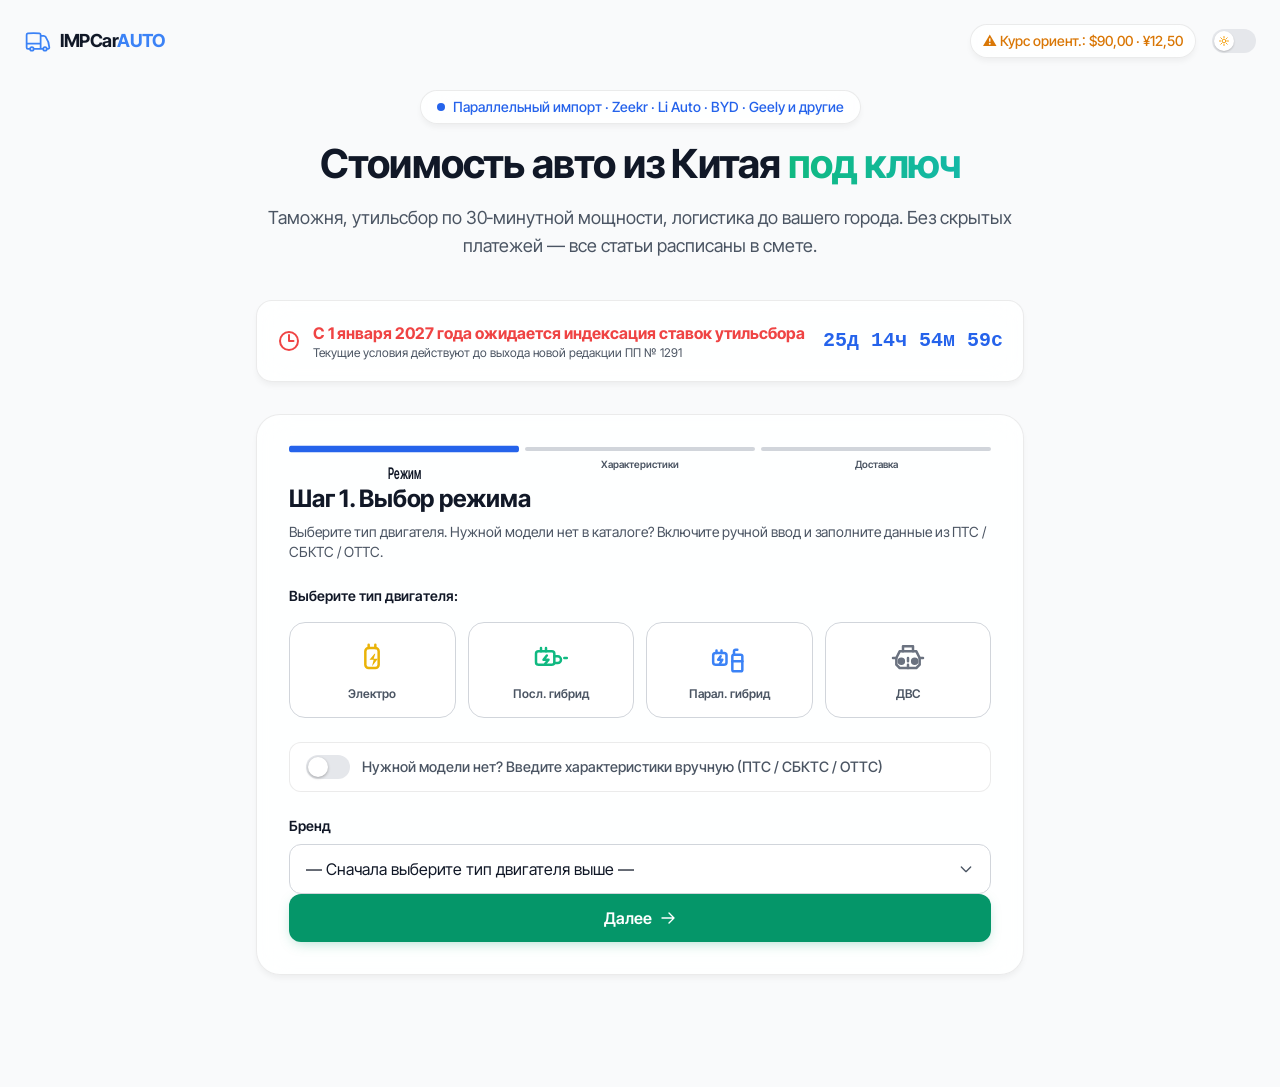
==== index.html @ 2522ed4c "Update index.html" ====
<!DOCTYPE html>
<html lang="ru" class="dark">
<head>
<meta charset="UTF-8">
<meta name="viewport" content="width=device-width, initial-scale=1.0, viewport-fit=cover">
<title>Авто из Китая под ключ | Прозрачный расчёт 2026–2027</title>
<meta name="description" content="Калькулятор стоимости авто из Китая под ключ: таможня, утильсбор по 30-минутной мощности, логистика.">

<link rel="preconnect" href="https://fonts.googleapis.com">
<link rel="preconnect" href="https://fonts.gstatic.com" crossorigin>
<link href="https://fonts.googleapis.com/css2?family=Inter+Tight:wght@400;500;600;700&display=swap" rel="stylesheet">
<link rel="icon" href="data:image/svg+xml,<svg xmlns='http://www.w3.org/2000/svg' viewBox='0 0 100 100'><text y='.9em' font-size='90'>🚗</text></svg>">

<link rel="stylesheet" href="styles.css">
<style>
:root {
  --text-main:#111827; --text-muted:#4b5563; --bg-body:#f9fafb;
  --glass-bg:rgba(255,255,255,.85); --glass-border:rgba(0,0,0,.08);
  --field-bg:#ffffff; --field-border:#d1d5db;
  --toggle-bg:#e5e7eb; --toggle-active:#2563eb; --focus-ring:rgba(37,99,235,.3);
  --success:#059669;
  --cta:#059669; --cta-hover:#047857;
}
.dark {
  --text-main:#f3f4f6; --text-muted:#9ca3af; --bg-body:#070b14;
  --glass-bg:rgba(15,23,42,.82);
  --glass-border:rgba(255,255,255,.1);
  --field-bg:rgba(255,255,255,.05); --field-border:rgba(255,255,255,.15);
  --toggle-bg:#374151; --toggle-active:#00F0FF; --focus-ring:rgba(0,240,255,.3);
  --success:#8fbf7f;
  --cta:#10b981; --cta-hover:#059669;
}
html,body{
  font-family:'Inter Tight',system-ui,sans-serif; -webkit-font-smoothing:antialiased;
  color:var(--text-main); background-color:var(--bg-body);
  transition:background-color .3s ease,color .3s ease;
  min-height:100vh; min-height:100dvh; overflow-x:hidden;
}
h1{font-size:clamp(1.75rem,4vw + 1rem,2.5rem);line-height:1.2;letter-spacing:-.02em}
h2{font-size:clamp(1.25rem,2vw + 1rem,1.5rem);line-height:1.3;letter-spacing:-.01em}

b, .num, #countdown, #specPeak, #specK30, #specCc, #specPrice, #specTotalKw,
#customPrice, #mPrice, #mCc, #mHpIce, #mKwEl, .engine-btn .text-xs {
  font-variant-numeric: tabular-nums;
  font-feature-settings: "tnum";
}

.hero-bg{position:fixed;inset:0;z-index:-2;background-image:url('hero-bg.jpg');background-size:cover;background-position:center;filter:blur(8px) brightness(.9);transform:scale(1.1)}
.dark .hero-bg{filter:blur(8px) brightness(.3)}
.hero-overlay{position:fixed;inset:0;z-index:-1;background:linear-gradient(180deg,rgba(249,250,251,.7) 0%,rgba(249,250,251,.95) 100%)}
.dark .hero-overlay{background:linear-gradient(180deg,rgba(7,11,20,.6) 0%,rgba(7,11,20,.95) 100%)}

.glass{background:var(--glass-bg);backdrop-filter:blur(16px) saturate(180%);-webkit-backdrop-filter:blur(16px) saturate(180%);border:1px solid var(--glass-border);box-shadow:0 4px 6px -1px rgba(0,0,0,.05)}
.dark .glass{box-shadow:0 10px 30px -10px rgba(0,0,0,.5),inset 0 1px 0 rgba(255,255,255,.05)}

.field{background:var(--field-bg);border:1px solid var(--field-border);border-radius:12px;padding:12px 16px;min-height:48px;transition:all .2s ease;color:var(--text-main);width:100%;font-size:16px;appearance:none}
.dark select.field{color:#fff !important;background-color:#1e293b;border-color:rgba(255,255,255,.2)}
.dark select.field option{color:#fff;background-color:#1e293b}
.field:focus,.field:focus-visible{outline:none;border-color:var(--toggle-active);box-shadow:0 0 0 4px var(--focus-ring)}
.field.error-field{border-color:#ef4444 !important;box-shadow:0 0 0 4px rgba(239,68,68,.2) !important;animation:shake .4s cubic-bezier(.36,.07,.19,.97) both}
select.field{background-image:url("data:image/svg+xml,%3Csvg xmlns='http://www.w3.org/2000/svg' fill='none' viewBox='0 0 24 24' stroke='%236b7280'%3E%3Cpath stroke-linecap='round' stroke-linejoin='round' stroke-width='2' d='M19 9l-7 7-7-7'%3E%3C/path%3E%3C/svg%3E");background-repeat:no-repeat;background-position:right 12px center;background-size:16px;padding-right:40px}
.dark select.field{background-image:url("data:image/svg+xml,%3Csvg xmlns='http://www.w3.org/2000/svg' fill='none' viewBox='0 0 24 24' stroke='%23ffffff'%3E%3Cpath stroke-linecap='round' stroke-linejoin='round' stroke-width='2' d='M19 9l-7 7-7-7'%3E%3C/path%3E%3C/svg%3E")}

.wcag-switch{display:flex;align-items:center;gap:12px;cursor:pointer;padding:12px 16px;border-radius:12px;border:1px solid var(--glass-border);background:var(--field-bg);transition:all .2s;user-select:none;min-height:48px;touch-action:manipulation}
.wcag-switch:hover{border-color:var(--toggle-active)}
.wcag-switch:focus-visible{outline:none;box-shadow:0 0 0 4px var(--focus-ring)}
.wcag-switch[aria-pressed="true"]{border-color:var(--toggle-active);background:rgba(37,99,235,.05)}
.dark .wcag-switch[aria-pressed="true"]{background:rgba(0,240,255,.08)}
.switch-track{width:44px;height:24px;background:var(--toggle-bg);border-radius:99px;position:relative;transition:.3s;flex-shrink:0}
.switch-thumb{width:20px;height:20px;background:#fff;border-radius:50%;position:absolute;top:2px;left:2px;transition:.3s cubic-bezier(.4,0,.2,1);box-shadow:0 1px 3px rgba(0,0,0,.3)}
.wcag-switch[aria-pressed="true"] .switch-track{background:var(--toggle-active)}
.wcag-switch[aria-pressed="true"] .switch-thumb{left:22px}
.switch-text{font-weight:500;font-size:.9rem;color:var(--text-muted);transition:.2s}
.wcag-switch[aria-pressed="true"] .switch-text{color:var(--text-main);font-weight:600}

.engine-btn{background:var(--field-bg);border:1px solid var(--field-border);transition:all .3s cubic-bezier(.4,0,.2,1);color:var(--text-muted);min-height:96px;border-radius:16px;display:flex;flex-direction:column;align-items:center;justify-content:center;gap:8px;cursor:pointer;position:relative;overflow:hidden;touch-action:manipulation}
.engine-btn:hover{border-color:var(--toggle-active);transform:translateY(-2px);box-shadow:0 4px 12px rgba(0,0,0,.05)}
.engine-btn:focus-visible{outline:none;box-shadow:0 0 0 4px var(--focus-ring)}
.engine-btn.selected{border-color:var(--toggle-active);background:rgba(37,99,235,.05);color:var(--text-main);box-shadow:inset 0 2px 4px rgba(0,0,0,.05),0 0 0 1px var(--toggle-active);transform:translateY(1px)}
.dark .engine-btn.selected{background:rgba(0,240,255,.08);color:#fff;box-shadow:inset 0 2px 8px rgba(0,0,0,.2),0 0 20px rgba(0,240,255,.15)}
.engine-btn svg{width:40px;height:40px;transition:transform .3s}

@keyframes hintPress{0%,100%{transform:translateY(0);border-color:var(--field-border);box-shadow:none}50%{transform:translateY(2px);border-color:var(--toggle-active);box-shadow:0 0 15px rgba(0,240,255,.2);background:rgba(0,240,255,.05)}}
.hint-animate{animation:hintPress 2s infinite ease-in-out}
.hint-animate:nth-child(1){animation-delay:0s}.hint-animate:nth-child(2){animation-delay:.5s}
.hint-animate:nth-child(3){animation-delay:1s}.hint-animate:nth-child(4){animation-delay:1.5s}

@keyframes electricPulse{0%{stroke-dashoffset:24;opacity:.5}50%{opacity:1;filter:drop-shadow(0 0 4px #eab308)}100%{stroke-dashoffset:0;opacity:.5}}
.ev-bolt{stroke-dasharray:24;animation:electricPulse 1.5s linear infinite}

.unit-toggle{display:inline-flex;gap:2px;background:var(--field-bg);border:1px solid var(--field-border);border-radius:8px;padding:2px}
.unit-btn{padding:8px 12px;min-height:40px;font-size:.72rem;cursor:pointer;border-radius:6px;color:var(--text-muted);transition:all .2s;font-weight:600;border:none;background:transparent;touch-action:manipulation;display:inline-flex;align-items:center;justify-content:center}
#specIcon svg{width:100%;height:100%}
.unit-btn.active{background:var(--toggle-active);color:#fff;box-shadow:0 1px 2px rgba(0,0,0,.1)}
.dark .unit-btn.active{color:#070b14}

.btn-primary{background:var(--cta);color:#fff;font-weight:600;border-radius:12px;transition:all .2s ease;border:none;cursor:pointer;box-shadow:0 4px 14px -4px rgba(5,150,105,.35);min-height:48px;display:inline-flex;align-items:center;justify-content:center;gap:8px;touch-action:manipulation}
.btn-primary:hover{background:var(--cta-hover);transform:translateY(-2px);box-shadow:0 8px 20px -4px rgba(5,150,105,.45);filter:brightness(1.03)}
.btn-primary:active{transform:translateY(0)}
.btn-primary:focus-visible{outline:none;box-shadow:0 0 0 4px rgba(16,1,129,.4)}
.btn-secondary{background:transparent;border:1px solid var(--field-border);color:var(--text-main);border-radius:12px;transition:all .2s ease;cursor:pointer;min-height:48px;display:inline-flex;align-items:center;justify-content:center;gap:8px;font-weight:500;touch-action:manipulation}
.btn-secondary:hover{background:var(--field-bg);border-color:var(--text-muted)}
.btn-secondary:focus-visible{outline:none;box-shadow:0 0 0 4px var(--focus-ring)}

.theme-toggle{width:44px;height:24px;background:var(--toggle-bg);border-radius:99px;position:relative;cursor:pointer;transition:.3s;border:none;padding:0;touch-action:manipulation}
.theme-toggle::before{content:'';position:absolute;inset:-10px -6px;}
.theme-toggle:focus-visible{outline:none;box-shadow:0 0 0 4px var(--focus-ring)}
.theme-thumb{width:20px;height:20px;background:#fff;border-radius:50%;position:absolute;top:2px;left:2px;transition:.3s cubic-bezier(.4,0,.2,1);display:flex;align-items:center;justify-content:center;box-shadow:0 1px 2px rgba(0,0,0,.2)}
.theme-thumb svg{width:12px;height:12px;color:#f59e0b}
.dark .theme-thumb{left:22px;background:#1f2937}
.dark .theme-thumb svg{color:#e5e7eb}

html.js-ready .reveal{opacity:0;transform:translateY(20px);transition:all .6s cubic-bezier(.16,1,.3,1)}
html.js-ready .reveal.active{opacity:1;transform:translateY(0)}
.delay-100{transition-delay:.1s}.delay-200{transition-delay:.2s}

@keyframes slideDownFade{from{opacity:0;transform:translateY(-12px)}to{opacity:1;transform:none}}
.animate-slide-down{animation:slideDownFade .4s cubic-bezier(.16,1,.3,1)}

.estimate-warn{background:rgba(245,158,11,.12);border:1px solid rgba(245,158,11,.35);color:#92400e;border-radius:12px;padding:12px;font-size:.75rem;line-height:1.5;margin-top:12px}
.dark .estimate-warn{color:#fcd34d}
.hidden{display:none!important}
@media (min-width:640px){#rateBox{display:block!important}}
  #ratePill{display:inline-flex;align-items:center;gap:4px;border-radius:9999px;padding:4px 10px;font-size:11px;font-weight:600;background:var(--field-bg);border:1px solid var(--glass-border);color:var(--text-muted);white-space:nowrap;font-variant-numeric:tabular-nums;font-feature-settings:"tnum";max-width:140px;min-width:0;overflow:hidden;text-overflow:ellipsis}
@media (min-width:640px){#ratePill{display:none}}
@media (max-width:360px){#ratePill{font-size:10px;padding:3px 8px;max-width:104px}}
.legal-note{background:var(--field-bg);border:1px solid var(--glass-border);border-radius:12px;padding:14px;font-size:.72rem;line-height:1.55;color:var(--text-muted)}
.legal-note b{color:var(--text-main)}

.trust-chip{display:inline-flex;align-items:center;gap:6px;font-size:11px;font-weight:500;padding:6px 10px;border-radius:999px;background:var(--field-bg);border:1px solid var(--glass-border);color:var(--text-muted)}

.sticky-summary{position:sticky;top:24px}
#stepDots{gap:0}
.seg{position:relative;flex:1 1 0%;height:4px;border-radius:9999px;background:var(--field-border);transition:background .3s ease,transform .3s ease}
.seg+.seg{margin-left:6px}
.seg::after{content:attr(data-label);position:absolute;top:10px;left:50%;transform:translateX(-50%);font-size:10px;font-weight:600;white-space:nowrap;color:var(--text-muted);transition:color .3s ease}
.seg-done{background:var(--toggle-active)}
.seg-active{background:var(--toggle-active);transform:scaleY(1.6)}
.seg-active::after{color:var(--text-main)}
@media (max-width:360px){.seg::after{font-size:9px}}
@keyframes shake{10%,90%{transform:translate3d(-1px,0,0)}20%,80%{transform:translate3d(2px,0,0)}30%,50%,70%{transform:translate3d(-4px,0,0)}40%,60%{transform:translate3d(4px,0,0)}}

@media (hover:none) and (pointer:coarse){
  .reveal{opacity:1 !important;transform:none !important;transition:none !important}
  .engine-btn:hover,.btn-primary:hover,.btn-secondary:hover{transform:none !important}
}
@media (prefers-reduced-motion:reduce){
  *,*::before,*::after{animation-duration:.01ms !important;animation-iteration-count:1 !important;transition-duration:.01ms !important;scroll-behavior:auto !important}
  .reveal{opacity:1;transform:none}.hint-animate,.ev-bolt{animation:none}
}
@supports (padding:max(0px)){.safe-bottom{padding-bottom:max(1rem,env(safe-area-inset-bottom))}}
::-webkit-scrollbar{width:8px;height:8px}::-webkit-scrollbar-track{background:transparent}
::-webkit-scrollbar-thumb{background:var(--field-border);border-radius:4px}
::-webkit-scrollbar-thumb:hover{background:var(--text-muted)}

#resultBox b, #resultBox .text-2xl, #resultBox .text-3xl{ white-space:nowrap; }
#resultBox .text-sm{ font-size:.8125rem; line-height:1.35; }
#resultBox .text-xs{ font-size:.6875rem; }
#finalTotal{font-variant-numeric:tabular-nums;font-feature-settings:"tnum";}
#resultBox .text-lg{ font-size:.9375rem; letter-spacing:-.01em; }
@media (max-width:360px){
  .unit-toggle{ flex-wrap:wrap; }
  #resultBox .flex.justify-between{ flex-wrap:wrap; row-gap:2px; }
  #resultBox b{ white-space:normal; word-break:keep-all; }
}
#stickyCta{position:fixed;left:0;right:0;bottom:0;z-index:60;padding:8px 12px calc(8px + env(safe-area-inset-bottom));background:var(--glass-bg);backdrop-filter:blur(16px) saturate(180%);-webkit-backdrop-filter:blur(16px) saturate(180%);border-top:1px solid var(--glass-border);box-shadow:0 -8px 24px -8px rgba(0,0,0,.35)}
#stickyCta .stickyCta-inner{display:flex;align-items:center;justify-content:space-between;gap:12px;max-width:48rem;margin:0 auto}
#stickyCta .stickyCta-val{display:flex;flex-direction:column;line-height:1.15;min-width:0}
#stickyCta .stickyCta-cap{font-size:10px;font-weight:600;color:var(--text-muted);text-transform:uppercase;letter-spacing:.04em}
#stickyCta #stickyCtaVal{font-size:1.05rem;font-weight:800;color:var(--text-main);font-variant-numeric:tabular-nums;white-space:nowrap;overflow:hidden;text-overflow:ellipsis}
#stickyCta .stickyCta-btn{flex:0 0 auto;min-height:44px;padding:0 16px;font-size:.9rem}
@media (min-width:640px){#stickyCta{display:none}}
.lb-wrap{position:relative}
.lb-native{position:absolute;width:1px;height:1px;padding:0;margin:-1px;overflow:hidden;clip:rect(0 0 0 0);white-space:nowrap;border:0;opacity:0;pointer-events:none}
.lb-trigger{display:flex;align-items:center;justify-content:space-between;gap:8px;width:100%;min-height:48px;padding:12px 16px;border-radius:12px;background:var(--field-bg);border:1px solid var(--field-border);color:var(--text-main);font-size:16px;cursor:pointer;text-align:left;transition:border-color .2s ease,box-shadow .2s ease;touch-action:manipulation}
.lb-trigger:hover{border-color:var(--toggle-active)}
.lb-trigger:focus-visible{outline:none;border-color:var(--toggle-active);box-shadow:0 0 0 4px var(--focus-ring)}
.lb-trigger[aria-expanded="true"]{border-color:var(--toggle-active);box-shadow:0 0 0 4px var(--focus-ring)}
.lb-label{flex:1 1 auto;min-width:0;overflow:hidden;text-overflow:ellipsis;white-space:nowrap}
.lb-caret{flex:0 0 auto;width:16px;height:16px;color:var(--text-muted);transition:transform .2s ease}
.lb-trigger[aria-expanded="true"] .lb-caret{transform:rotate(180deg)}
.lb-panel{position:absolute;left:0;right:0;top:calc(100% + 6px);z-index:40;max-height:240px;overflow-y:auto;background:var(--glass-bg);backdrop-filter:blur(16px) saturate(180%);-webkit-backdrop-filter:blur(16px) saturate(180%);border:1px solid var(--glass-border);border-radius:12px;box-shadow:0 10px 30px -10px rgba(0,0,0,.5);padding:6px}
.lb-panel[hidden]{display:none}
.lb-option{display:flex;align-items:center;gap:8px;padding:10px 12px;border-radius:8px;color:var(--text-main);font-size:15px;cursor:pointer;touch-action:manipulation}
.lb-option:hover,.lb-option.lb-active{background:rgba(127,127,127,.14)}
.lb-option[aria-selected="true"]{font-weight:600;color:var(--toggle-active)}
.lb-check{flex:0 0 auto;width:16px;height:16px;color:var(--toggle-active);opacity:0}
.lb-option[aria-selected="true"] .lb-check{opacity:1}
#ageBlock .lb-wrap{display:none}
.age-segments{display:grid;grid-template-columns:repeat(3,1fr);gap:8px}
.age-btn{min-height:48px;padding:8px 6px;font-size:.8rem;font-weight:600;line-height:1.2;text-align:center;white-space:normal;cursor:pointer;border:1px solid var(--field-border);border-radius:12px;background:var(--field-bg);color:var(--text-main);transition:all .2s ease;font-variant-numeric:tabular-nums;font-feature-settings:"tnum";touch-action:manipulation}
.age-btn:hover{border-color:var(--toggle-active)}
.age-btn:focus-visible{outline:none;box-shadow:0 0 0 4px var(--focus-ring)}
.age-btn.is-selected{border-color:var(--toggle-active);background:rgba(37,99,235,.05);color:var(--text-main);box-shadow:0 0 0 1px var(--toggle-active)}
.dark .age-btn.is-selected{background:rgba(0,240,255,.08);color:#fff;box-shadow:0 0 0 1px var(--toggle-active),0 0 16px rgba(0,240,255,.15)}
.age-btn[disabled]{opacity:.4;cursor:not-allowed;filter:grayscale(.5)}
.age-badge{display:flex;align-items:flex-start;gap:6px;background:rgba(5,150,105,.1);border:1px solid rgba(5,150,105,.3);color:var(--success);padding:8px 12px;border-radius:10px;font-size:.75rem;line-height:1.4;font-weight:500;margin-top:8px;animation:slideDownFade .3s ease-out}
.dark .age-badge{background:rgba(143,191,127,.12);border-color:rgba(143,191,127,.3)}
@media (max-width:360px){.age-segments{gap:6px}.age-btn{font-size:.72rem;padding:6px 4px}}
@media (prefers-reduced-motion:reduce){.age-badge{animation:none}}
</style>

<script>
(function(){try{
  var t=localStorage.getItem('theme');
  var light = t==='light' || (!t && matchMedia('(prefers-color-scheme: light)').matches);
  if(light) document.documentElement.classList.remove('dark');
}catch(e){}})();
</script>
</head>

<body class="antialiased safe-bottom">
<div class="hero-bg"></div>
<div class="hero-overlay"></div>

<header class="max-w-screen-xl mx-auto px-4 sm:px-6 pt-6 flex items-center justify-between gap-4 reveal active">
  <div class="flex items-center gap-2">
    <svg class="w-7 h-7 text-brand" fill="none" viewBox="0 0 24 24" stroke="currentColor" stroke-width="1.5"><path stroke-linecap="round" stroke-linejoin="round" d="M8.25 18.75a1.5 1.5 0 01-3 0m3 0a1.5 1.5 0 00-3 0m3 0h6m-9 0H3.375a1.125 1.125 0 01-1.125-1.125V14.25m17.25 4.5a1.5 1.5 0 01-3 0m3 0a1.5 1.5 0 00-3 0m3 0h1.125c.621 0 1.129-.504 1.09-1.124a17.902 17.902 0 00-3.213-9.193 2.056 2.056 0 00-1.58-.86H14.25M16.5 18.75h-2.25m0-11.177v-.958c0-.568-.422-1.048-.987-1.106a48.554 48.554 0 00-10.026 0 1.106 1.106 0 00-.987 1.106v7.635m12-6.677v6.677m0 4.5v-4.5m0 0h-12"/></svg>
    <span class="font-bold tracking-tight text-lg" style="color:var(--text-main)">IMPCar<span class="text-brand">AUTO</span></span>
  </div>
  <div class="flex items-center gap-3 sm:gap-4">
      <div id="ratePill" style="color:var(--text-muted)">¥…</div>
    <div id="rateBox" class="glass rounded-full px-3 py-1.5 text-xs sm:text-sm font-medium hidden sm:block" style="color:var(--text-muted)">Курс: загружаем…</div>
    <button class="theme-toggle" onclick="toggleTheme()" aria-label="Переключить тему"><div class="theme-thumb" id="themeIcon"></div></button>
  </div>
</header>

<main class="max-w-screen-xl mx-auto px-4 sm:px-6 pb-24 pt-8">

  <section class="text-center mb-10 reveal active delay-100 max-w-3xl mx-auto">
    <div class="inline-flex items-center gap-2 glass rounded-full px-4 py-1.5 text-xs sm:text-sm mb-4 font-medium" style="color:var(--toggle-active)">
      <span class="w-2 h-2 rounded-full bg-current animate-pulse"></span> Параллельный импорт · Zeekr · Li Auto · BYD · Geely и другие
    </div>
    <h1 class="font-bold mb-4" style="color:var(--text-main)">Стоимость авто из Китая <span class="text-transparent bg-clip-text bg-gradient-to-r from-emerald-500 to-teal-500">под ключ</span></h1>
    <p class="text-base sm:text-lg" style="color:var(--text-muted)">Таможня, утильсбор по 30‑минутной мощности, логистика до вашего города. Без скрытых платежей — все статьи расписаны в смете.</p>
  </section>

  <section class="max-w-3xl mx-auto mb-8 reveal active delay-200">
    <div class="glass rounded-2xl p-4 sm:p-5 flex flex-col sm:flex-row items-center justify-between gap-4 text-center sm:text-left">
      <div class="flex items-center gap-3">
        <svg class="w-6 h-6 text-red-500 shrink-0" fill="none" viewBox="0 0 24 24" stroke="currentColor" stroke-width="2"><path stroke-linecap="round" stroke-linejoin="round" d="M12 6v6h4.5m4.5 0a9 9 0 11-18 0 9 9 0 0118 0z"/></svg>
        <div>
          <div class="font-bold text-sm sm:text-base text-red-500">С 1 января 2027 года ожидается индексация ставок утильсбора</div>
          <div class="text-xs" style="color:var(--text-muted)">Текущие условия действуют до выхода новой редакции ПП № 1291</div>
        </div>
      </div>
         <div id="countdown" class="font-mono font-bold text-lg sm:text-xl whitespace-nowrap" style="color:var(--toggle-active)">
        <span id="days">00</span>д <span id="hours">00</span>ч <span id="minutes">00</span>м <span id="seconds">00</span>с
      </div>
    </div>
  </section>

  <div class="max-w-3xl mx-auto glass rounded-3xl p-5 sm:p-8 reveal active delay-200" id="calcCard">

    <div class="flex items-center justify-center gap-2 mb-8" id="stepDots">
      <span class="seg seg-active" data-i="1" data-label="Режим"></span>
      <span class="seg" data-i="2" data-label="Характеристики"></span>
      <span class="seg" data-i="3" data-label="Доставка"></span>
    </div>

    <!-- ШАГ 1 -->
    <div class="wizard-step" data-step="1">
      <h2 class="font-bold mb-2">Шаг 1. Выбор режима</h2>
      <p class="text-sm mb-6" style="color:var(--text-muted)">Выберите тип двигателя. Нужной модели нет в каталоге? Включите ручной ввод и заполните данные из ПТС / СБКТС / ОТТС.</p>

      <p class="text-sm font-semibold mb-4" style="color:var(--text-main)">Выберите тип двигателя:</p>
      <div class="grid grid-cols-2 sm:grid-cols-4 gap-3 mb-6" id="engineTypeGrid">
        <button type="button" class="engine-btn hint-animate" data-type="EV" aria-label="Электромобиль">
          <svg class="text-yellow-500" viewBox="0 0 24 24" fill="none" stroke="currentColor" stroke-width="1.5" stroke-linecap="round" stroke-linejoin="round">
            <rect x="8" y="6" width="8" height="12" rx="2"/><path d="M10 6V4m4 2V4"/>
            <path class="ev-bolt" d="M13.5 9.5L10.5 13h2.5l-1 4 3.5-4.5H13l1-3z" fill="currentColor" stroke="none"/>
          </svg>
          <span class="text-xs font-semibold">Электро</span>
        </button>
        <button type="button" class="engine-btn hint-animate" data-type="SEQ_HYBRID" aria-label="Последовательный гибрид">
          <svg class="text-emerald-500" viewBox="0 0 24 24" fill="none" stroke="currentColor" stroke-width="1.5" stroke-linecap="round" stroke-linejoin="round">
            <rect x="3" y="8" width="11" height="8" rx="1.5"/><path d="M6 8V6m3 2V6"/><path d="M9.5 10.5l-2 2.5h3l-2 2.5"/><path d="M14 11h2a2 2 0 012 2v0a2 2 0 01-2 2h-2"/><path d="M20 12h1.5"/>
          </svg>
          <span class="text-xs font-semibold">Посл. гибрид</span>
        </button>
        <button type="button" class="engine-btn hint-animate" data-type="PAR_HYBRID" aria-label="Параллельный гибрид">
          <svg class="text-brand" viewBox="0 0 24 24" fill="none" stroke="currentColor" stroke-width="1.5" stroke-linecap="round" stroke-linejoin="round">
            <rect x="2.5" y="9" width="8" height="7" rx="1.5"/><path d="M4.5 9V7.5m3 1.5V7.5"/><path d="M7 11l-1.5 2h2.5L6.5 15.5"/><path d="M15 10h4a1 1 0 011 1v8a1 1 0 01-1 1h-4a1 1 0 01-1-1v-8a1 1 0 011-1z"/><path d="M15 10V8a1 1 0 011-1h1"/><path d="M14 14h6"/>
          </svg>
          <span class="text-xs font-semibold">Парал. гибрид</span>
        </button>
        <button type="button" class="engine-btn hint-animate" data-type="ICE" aria-label="ДВС">
          <svg class="text-gray-500 dark:text-gray-400" viewBox="0 0 24 24" fill="none" stroke="currentColor" stroke-width="1.5" stroke-linecap="round" stroke-linejoin="round">
            <path d="M7 8l-2 4v4l2 2h10l2-2v-4l-2-4H7z"/><path d="M9 8V5h6v3"/><path d="M12 12v6" stroke-dasharray="2 2"/><circle cx="8" cy="14" r="1.5" fill="currentColor"/><circle cx="16" cy="14" r="1.5" fill="currentColor"/><path d="M5 12H3m18 0h-2"/>
          </svg>
          <span class="text-xs font-semibold">ДВС</span>
        </button>
      </div>

      <div id="manualSwitchStep1" class="wcag-switch mb-6" role="switch" aria-pressed="false" tabindex="0"
           onclick="toggleManualModeFromStep1()"
           onkeydown="if(event.key==='Enter'||event.key===' '){event.preventDefault();toggleManualModeFromStep1();}">
        <div class="switch-track"><div class="switch-thumb"></div></div>
        <div class="switch-text" id="switchLabelStep1">Нужной модели нет? Введите характеристики вручную (ПТС / СБКТС / ОТТС)</div>
      </div>

      <!-- КАТАЛОГ -->
      <div id="catalogModeStep1">
        <div id="brandWrap">
          <label class="block text-sm font-semibold mb-2" for="brandSel">Бренд</label>
          <select id="brandSel" class="field mb-6" disabled aria-label="Выберите бренд"><option value="">— Сначала выберите тип двигателя выше —</option></select>
        </div>
        <button id="nextBtn1" class="btn-primary w-full text-base" onclick="nextFrom1()">
          Далее <svg class="w-4 h-4" fill="none" viewBox="0 0 24 24" stroke="currentColor" stroke-width="2"><path stroke-linecap="round" stroke-linejoin="round" d="M13.5 4.5L21 12m0 0l-7.5 7.5M21 12H3"/></svg>
        </button>
      </div>

      <!-- РУЧНОЙ РЕЖИМ (перенесён на Шаг 1, под выбор типа двигателя) -->
      <div id="manualPanel" class="glass rounded-xl p-3 sm:p-4 mb-4 hidden" style="background:var(--field-bg)">
        <div class="mb-3">
          <label class="block text-xs font-semibold mb-1" for="mEngineType" style="color:var(--text-muted)">Тип двигателя (ПТС / СБКТС / ОТТС)</label>
          <select id="mEngineType" class="field text-sm font-bold" style="color:var(--toggle-active)">
            <option value="EV">⚡ Электромобиль</option>
            <option value="SEQ_HYBRID">🔋 Последовательный гибрид</option>
            <option value="PAR_HYBRID">🔄 Параллельный гибрид</option>
            <option value="ICE">🛢️ ДВС (бензин / дизель)</option>
          </select>
        </div>
        <div class="grid grid-cols-2 gap-3 mb-3">
          <div><label class="block text-xs font-semibold mb-1" for="mYear" style="color:var(--text-muted)">Год выпуска</label><select id="mYear" class="field text-sm"></select></div>
          <div><label class="block text-xs font-semibold mb-1" for="mMonth" style="color:var(--text-muted)">Месяц</label><select id="mMonth" class="field text-sm"></select></div>
        </div>
        <div id="mCcWrap" class="mb-3"><label class="block text-xs font-semibold mb-1" for="mCc" style="color:var(--text-muted)">Объём ДВС (см³)</label><input id="mCc" type="number" class="field text-sm" placeholder="1998" inputmode="numeric"></div>
        <div class="grid grid-cols-3 gap-3 mb-3">
          <div class="col-span-2"><label class="block text-xs font-semibold mb-1" for="mPrice" style="color:var(--text-muted)">Стоимость</label><input id="mPrice" type="number" class="field text-sm" placeholder="139800" inputmode="numeric"></div>
          <div><label class="block text-xs font-semibold mb-1" for="mCur" style="color:var(--text-muted)">Валюта</label><select id="mCur" class="field text-sm"><option value="CNY">¥ CNY</option><option value="USD">$ USD</option><option value="EUR">€ EUR</option></select></div>
        </div>
        <div id="deliverySwitch" class="wcag-switch mb-3" role="switch" aria-pressed="true" tabindex="0"
             onclick="toggleDelivery()"
             onkeydown="if(event.key==='Enter'||event.key===' '){event.preventDefault();toggleDelivery();}">
          <div class="switch-track"><div class="switch-thumb"></div></div>
          <div class="switch-text" id="deliveryLabel">🚚 Доставка до моего города</div>
        </div>
        <div id="mCityWrap" class="mb-3">
          <label class="block text-xs font-semibold mb-1" for="mCitySel" style="color:var(--text-muted)">Город получения</label>
          <select id="mCitySel" class="field text-sm"></select>
        </div>
        <div id="mHpWrap" class="mb-3"><label class="block text-xs font-semibold mb-1" for="mHpIce" style="color:var(--text-muted)">Мощность ДВС (л.с.)</label><input id="mHpIce" type="number" class="field text-sm" placeholder="112" inputmode="numeric"></div>
        <div id="mKwWrap" class="mb-3">
          <label class="block text-xs font-semibold mb-1" for="mKwEl" style="color:var(--text-muted)">Пиковая мощность электромотора (кВт)</label>
          <input id="mKwEl" type="number" class="field text-sm" placeholder="175" inputmode="decimal">
          <div id="mEstimateWarn" class="estimate-warn hidden">
            ⚠️ <b>Оценка:</b> 30‑минутная мощность не указана — расчёт по 45 % от пиковой. Точная сумма утильсбора определяется по ОТТС / СБКТС / ЭПТС.
          </div>
        </div>
        <div class="flex items-start gap-3" id="mKnowWrap">
          <input id="mKnow" type="checkbox" class="mt-1 w-5 h-5 rounded cursor-pointer" style="accent-color:var(--toggle-active)" aria-label="Я знаю точную 30-минутную мощность">
          <label for="mKnow" class="text-xs leading-snug cursor-pointer" style="color:var(--text-muted)">Я знаю точную 30‑минутную мощность из ОТТС / ЭПТС — введу её в поле выше</label>
        </div>
        <div id="ageTransitionWarn" class="estimate-warn hidden"></div> 
      </div>
      <button id="nextBtn1Manual" class="btn-primary w-full text-base hidden" onclick="nextFrom1Manual()">
        Далее <svg class="w-4 h-4" fill="none" viewBox="0 0 24 24" stroke="currentColor" stroke-width="2"><path stroke-linecap="round" stroke-linejoin="round" d="M13.5 4.5L21 12m0 0l-7.5 7.5M21 12H3"/></svg>
      </button>
    </div>

    <!-- ШАГ 2 -->
    <div class="wizard-step hidden" data-step="2">
      <h2 class="font-bold mb-2">Шаг 2. Характеристики</h2>
      <p class="text-sm mb-5" style="color:var(--text-muted)" id="step2Desc">Выберите модель и комплектацию из каталога.</p>

      <!-- КАТАЛОГ -->
      <div id="catalogBlock" class="mb-4">
        <label class="block text-xs font-semibold mb-1" for="modelSel" style="color:var(--text-muted)">Модель</label>
        <select id="modelSel" class="field text-sm mb-3" disabled aria-label="Выберите модель"><option value="">— Сначала бренд —</option></select>
        <label class="block text-xs font-semibold mb-1" for="trimSel" style="color:var(--text-muted)">Комплектация</label>
        <select id="trimSel" class="field text-sm" disabled aria-label="Выберите комплектацию"><option value="">— Сначала модель —</option></select>
      </div>

      <!-- КАРТОЧКА ХАРАКТЕРИСТИК -->
      <div id="specCard" class="glass rounded-xl p-3 sm:p-4 mb-4 hidden" style="background:var(--field-bg)">
        <div class="flex items-start gap-3">
          <div id="specIcon" class="shrink-0 w-10 h-8 flex items-center justify-center" style="color:var(--toggle-active)"></div>
          <div class="text-xs w-full">
            <div class="flex justify-between items-center gap-2 py-1"><span style="color:var(--text-muted)">Тип:</span><b id="specType" style="color:var(--text-main)"></b></div>
            <div class="flex justify-between items-center gap-2 py-1">
              <span style="color:var(--text-muted)">Пиковая мощность:</span>
              <span class="flex items-center gap-1.5"><b id="specPeak" class="text-yellow-500"></b>
                <span class="unit-toggle" id="peakUnitToggle"><button type="button" class="unit-btn active" data-unit="kw">кВт</button><button type="button" class="unit-btn" data-unit="hp">л.с.</button></span>
              </span>
            </div>
            <div class="flex justify-between items-center gap-2 py-1" id="k30Row">
              <span style="color:var(--text-muted)">30‑мин мощность:</span>
              <span class="flex items-center gap-1.5"><b id="specK30" style="color:var(--toggle-active)"></b>
                <span class="unit-toggle" id="k30UnitToggle"><button type="button" class="unit-btn active" data-unit="kw">кВт</button><button type="button" class="unit-btn" data-unit="hp">л.с.</button></span>
              </span>
            </div>
            <div id="k30Hint" class="py-0.5 text-[11px]" style="color:var(--text-muted)"></div>
            <div id="specCcRow" class="flex justify-between items-center gap-2 py-1"><span style="color:var(--text-muted)">Объём ДВС:</span><b id="specCc" style="color:var(--text-main)"></b></div>
            <div id="specNotesRow" class="py-0.5 text-[11px]" style="color:var(--text-muted)"><span id="specNotes"></span></div>
            <div id="specPriceRow" class="flex justify-between items-center gap-2 py-1"><span style="color:var(--text-muted)">Ориентировочная цена в Китае:</span><b id="specPrice" style="color:var(--text-main)"></b></div>
            <div class="flex justify-between items-center gap-2 pt-1.5 mt-1 border-t font-semibold" style="border-color:var(--glass-border)">
              <span style="color:var(--text-muted)">Итоговая мощность для утиля:</span><b id="specTotalKw" style="color:var(--toggle-active)"></b>
            </div>
          </div>
        </div>
      </div>

      <!-- ЦЕНА -->
      <div id="priceBlock" class="mb-4">
        <label class="block text-xs font-semibold mb-1" for="customPrice" style="color:var(--text-muted)">Ваша цена (если известна):</label>
        <div class="grid grid-cols-3 gap-3">
          <div class="col-span-2"><input id="customPrice" type="number" class="field text-sm" placeholder="Например, 105800" inputmode="numeric"></div>
          <div><select id="currencySel" class="field text-sm" aria-label="Валюта цены"><option value="CNY">¥ CNY</option><option value="USD">$ USD</option><option value="EUR">€ EUR</option></select></div>
        </div>
      </div>

      <!-- ВОЗРАСТ -->
      <div id="ageBlock" class="mb-4">
        <label class="block text-sm font-semibold mb-3" style="color:var(--text-main)">Возраст автомобиля</label>
        <div class="age-segments" role="group" aria-label="Категория возраста автомобиля">
          <button type="button" class="age-btn" data-age="new" onclick="syncAgeSegmentToSelect('new')">До 3 лет</button>
          <button type="button" class="age-btn" data-age="mid" onclick="syncAgeSegmentToSelect('mid')">3–5 лет</button>
          <button type="button" class="age-btn" data-age="old" onclick="syncAgeSegmentToSelect('old')">Старше 5 лет</button>
        </div>
        <select id="ageSel" class="hidden" aria-hidden="true" tabindex="-1">
          <option value="new">До 3 лет</option><option value="mid">3–5 лет</option><option value="old">Старше 5 лет</option>
        </select>
        <div id="derivedAgeBadge" class="age-badge hidden" aria-live="polite">
          <span>✓ Категория по году выпуска из базы: <b id="derivedAgeText">до 3 лет</b>. Точно — только ручной ввод (нужен месяц выпуска).</span>
        </div>
        <p class="text-[11px] mt-2" style="color:var(--text-muted)">Для утильсбора действуют 2 категории (до 3 лет / старше 3 лет). Для таможенной пошлины ДВС — 3 категории (до 3 лет / 3–5 лет / старше 5 лет).</p>
      </div>

      <!-- ГОД ВВОЗА -->
      <label class="block text-xs font-semibold mb-1" for="yearSel" style="color:var(--text-muted)">Планируемый год ввоза</label>
      <select id="yearSel" class="field text-sm mb-1" aria-label="Год ввоза">
        <option value="2026">2026 (текущие ставки)</option>
        <option value="2027">2027 (+10% индексация)</option>
      </select>
      <p class="text-[11px] mb-5" style="color:var(--text-muted)">*Ставки 2027 года — по таблице индексации ПП РФ №1291.</p>

      <div class="flex gap-3">
        <button class="btn-secondary px-6" onclick="gotoStep(1)" aria-label="Назад">
          <svg class="w-4 h-4" fill="none" viewBox="0 0 24 24" stroke="currentColor" stroke-width="2"><path stroke-linecap="round" stroke-linejoin="round" d="M10.5 19.5L3 12m0 0l7.5-7.5M3 12h18"/></svg> Назад
        </button>
        <button id="nextBtn2" class="btn-primary flex-1" onclick="nextFrom2()" aria-label="Далее">
          Далее <svg class="w-4 h-4" fill="none" viewBox="0 0 24 24" stroke="currentColor" stroke-width="2"><path stroke-linecap="round" stroke-linejoin="round" d="M13.5 4.5L21 12m0 0l-7.5 7.5M21 12H3"/></svg>
        </button>
      </div>
    </div>

    <!-- ШАГ 3 -->
    <div class="wizard-step hidden" data-step="3">
      <h2 class="font-bold mb-2">Шаг 3. Доставка и расчёт</h2>
      <p class="text-sm mb-6" style="color:var(--text-muted)">Логистика зависит от региона получения.</p>

      <div class="lg:grid lg:grid-cols-5 lg:gap-6">
        <div class="lg:col-span-3">
          <div id="cityBlockFinal" class="mb-4">
            <label class="block text-xs font-semibold mb-1" for="citySel" style="color:var(--text-muted)">Город получения</label>
            <select id="citySel" class="field text-sm" aria-label="Город доставки"></select>
          </div>

          <div class="flex flex-wrap gap-2 mb-4">
            <span class="trust-chip">📜 ПП РФ №1291 от 26.12.2013</span>
            <span class="trust-chip">🗓 Ставки актуальны на 2026 г.</span>
            <span class="trust-chip">⚖️ Расчёт по данным ОТТС/СБКТС</span>
          </div>

          <div class="legal-note mb-6">
            <b>Правовая основа расчёта.</b> Утилизационный сбор для легковых автомобилей (категория M1) рассчитывается по Постановлению Правительства РФ № 1291 в действующей редакции: базовая ставка — 20 000 ₽; льгота для физлиц на личное пользование — коэффициенты 0,17 (до 3 лет) и 0,26 (старше 3 лет). 30‑минутная мощность принимается по данным ОТТС / СБКТС / ЭПТС. Для автомобилей, ввозимых не для личного пользования, применяются повышающие коэффициенты. При расхождении заявленной и таможенной стоимости таможенный орган вправе пересчитать пошлины, НДС, акциз и утилизационный сбор по собственной оценке; итоговые суммы фиксируются в решении таможенного органа. Точные действующие ставки и коэффициенты уточняйте у вашего таможенного представителя.
          </div>

          <div class="flex gap-3 mb-6">
            <button class="btn-secondary px-6" onclick="gotoStep(2)" aria-label="Назад">
              <svg class="w-4 h-4" fill="none" viewBox="0 0 24 24" stroke="currentColor" stroke-width="2"><path stroke-linecap="round" stroke-linejoin="round" d="M10.5 19.5L3 12m0 0l7.5-7.5M3 12h18"/></svg> Назад
            </button>
            <button id="calcBtn" class="btn-primary flex-1" onclick="calculatePrice()" aria-label="Рассчитать стоимость">Рассчитать стоимость</button>
          </div>
        </div>

        <aside class="lg:col-span-2 lg:pt-0">
          <div class="sticky-summary" id="summaryWrap">
            <div id="summaryPlaceholder" class="glass rounded-xl p-4" style="background:var(--field-bg)">
              <div class="flex items-center gap-2 mb-2">
                <svg class="w-5 h-5" style="color:var(--toggle-active)" fill="none" viewBox="0 0 24 24" stroke="currentColor" stroke-width="2"><path stroke-linecap="round" stroke-linejoin="round" d="M9 12h3.75M9 15h3.75M9 18h3.75m3 .75H18a2.25 2.25 0 002.25-2.25V6.108c0-1.135-.845-2.098-1.976-2.192a48.424 48.424 0 00-1.123-.08m-5.801 0c-.065.21-.1.433-.1.664 0 .414.336.75.75.75h4.5a.75.75 0 00.75-.75 2.25 2.25 0 00-.1-.664m-5.8 0A2.251 2.251 0 0113.5 2.25H15c1.012 0 1.867.668 2.15 1.586m-5.8 0c-.376.023-.75.05-1.124.08C9.095 4.01 8.25 4.973 8.25 6.108V8.25m0 0H4.875c-.621 0-1.125.504-1.125 1.125v11.25c0 .621.504 1.125 1.125 1.125h9.75c.621 0 1.125-.504 1.125-1.125V9.375c0-.621-.504-1.125-1.125-1.125H8.25zM6.75 12h.008v.008H6.75V12zm0 3h.008v.008H6.75V15zm0 3h.008v.008H6.75V18zm-1.5-1.5h.008v.008H5.25V16.5zm0-3h.008v.008H5.25V13.5zm0-3h.008v.008H5.25V10.5z"/></svg>
                <span class="text-sm font-semibold" style="color:var(--text-main)">Ваша сводка</span>
              </div>
              <p class="text-xs" style="color:var(--text-muted)">После расчёта здесь появится детальная смета: авто, пошлины, утильсбор, логистика, итог под ключ. Все цифры обновляются в реальном времени.</p>
            </div>
            <div id="resultBox" class="hidden space-y-3"></div>
          </div>
        </aside>
      </div>

      <div id="leadWrap" class="hidden reveal mt-6">
        <div class="glass rounded-2xl p-5 sm:p-6" style="background:var(--field-bg)">
          <h3 class="text-lg font-bold mb-2 flex items-center gap-2">
            <svg class="w-5 h-5 text-emerald-500" fill="none" viewBox="0 0 24 24" stroke="currentColor" stroke-width="2"><path stroke-linecap="round" stroke-linejoin="round" d="M9 12.75L11.25 15 15 9.75M21 12a9 9 0 11-18 0 9 9 0 0118 0z"/></svg>
            Расчёт готов!
          </h3>
          <p class="text-sm mb-4" style="color:var(--text-muted)">Менеджер проверит расчёт по VIN и зафиксирует итоговую сумму в договоре. Выберите способ связи:</p>
          <div class="flex flex-col sm:flex-row gap-3">
            <a id="waLinkNew" href="#" target="_blank" rel="noopener" class="flex-1 bg-[#25D366] hover:bg-[#20bd5a] text-white text-center py-3 rounded-xl font-semibold no-underline transition-colors">💬 WhatsApp</a>
            <a id="tgLinkNew" href="#" target="_blank" rel="noopener" class="flex-1 bg-[#0088cc] hover:bg-[#0077b5] text-white text-center py-3 rounded-xl font-semibold no-underline transition-colors">✈️ Telegram</a>
          </div>
        </div>
      </div>
    </div>
  </div>
</main>
  <div id="stickyCta" class="hidden">
    <div class="stickyCta-inner">
      <div class="stickyCta-val">
        <span class="stickyCta-cap">Итого под ключ</span>
        <b id="stickyCtaVal">—</b>
      </div>
      <button type="button" class="btn-primary stickyCta-btn" onclick="document.getElementById('leadWrap').scrollIntoView({behavior:'smooth',block:'start'})" aria-label="Перейти к заявке">Оставить заявку ↓</button>
    </div>
  </div>
<script>
/* ============ КОНФИГ ============ */
const CFG = { BOT_USERNAME:"Avto_Calc_bot", WA_NUMBER:"79266173662",
  FALLBACK_CNY_RUB:12.5, FALLBACK_USD_RUB:90.0, VAT_RATE:0.22,
  LOGISTICS_CHINA:125000, CERT_SBKTS:45000, CERT_EPTS:15000, MARGIN:200000 };
const RF_LOGISTICS = {"Иркутск":65000,"Новосибирск":120000,"Екатеринбург":165000,"Москва":185000,"Санкт-Петербург":195000,"Казань":185000,"Краснодар":225000,"Сочи":235000};
const PROXY_CONFIG = { URL:"https://script.google.com/macros/s/AKfycbw4A0Kxg2gawadla2-_XGYu0NAc_Cdd7ow0vDfLaTNE79uQPEUChA-X800x1Z3lqzXb/exec", API_KEY:'MySuperSecretKey_2026_Xy9#mP2!' };

const RK_EV = [
 [58.84,3400,5200,3400,5200],[73.55,991200,1641600,1090400,1805800],
 [95.61,1317600,1912800,1449400,2104000],[117.68,1560000,2227200,1716000,2450000],
 [139.75,1848000,2594400,2032800,2853800],[161.81,2193600,3024000,2413000,3326400],
 [183.88,2599200,3523200,2859200,3875600],[205.94,3079200,4104000,3387200,4514400],
 [Infinity,3648000,4780800,4012800,5258800]];
const RK = {
 C1:[[117.68,3400,5200,3400,5200],[139.75,307200,568800,338000,625600],[161.81,316800,585600,348400,644200],[183.88,324000,602400,356400,662600],[Infinity,345600,602400,380200,662600]],
 C2:[[117.68,3400,5200,3400,5200],[139.75,900000,1492800,990000,1642000],[161.81,952800,1584000,1048000,1742400],[183.88,1010400,1677600,1111400,1845400],[205.94,1142400,1838400,1256600,2022200],[228.00,1291200,2011200,1420400,2212400],[250.07,1459200,2203200,1605200,2423600],[272.13,1663200,2412000,1829600,2653200],[294.20,1896000,2640000,2085600,2904000],[316.26,2160000,2892000,2376000,3181200],[338.33,2464800,3168000,2711200,3484800],[367.75,2808000,3468000,3088800,3814800],[Infinity,3201600,3796800,3521800,4176400]],
 C3:[[117.68,3400,5200,3400,5200],[139.75,2306800,3456000,2537400,3801600],[161.81,2364000,3501600,2600400,3851800],[183.88,2402400,3552000,2642600,3907200],[205.94,2520000,3660000,2772000,4026000],[228.00,2620800,3770400,2882800,4147400],[250.07,2726400,3873600,2999000,4261000],[272.13,2834400,3981600,3117800,4379800],[294.20,2949600,4094400,3244600,4503800],[316.26,3067200,4209600,3374000,4630600],[338.33,3189600,4327200,3508600,4760000],[367.75,3316800,4447200,3648400,4892000],[Infinity,3448800,4572000,3793600,5029200]],
 C4:[[117.68,2584000,3956200,2842400,4351800],[139.75,2635200,4000800,2898800,4400800],[161.81,2688000,4044000,2956800,4448400],[183.88,2743200,4087200,3017600,4496000],[205.94,2810400,4144800,3091400,4559200],[228.00,2880000,4248000,3168000,4672800],[250.07,3038400,4356000,3342200,4791600],[272.13,3206400,4485600,3527000,4934200],[294.20,3384000,4620000,3722400,5082000],[316.26,3568800,4759200,3925600,5235200],[338.33,3765600,4900800,4142200,5390800],[367.75,3972000,5049600,4369200,5554600],[Infinity,4190400,5200800,4609400,5720800]],
 C5:[[117.68,3290600,4325800,3619800,4758400],[139.75,3345600,4389600,3680200,4828600],[161.81,3403200,4456800,3743600,4902400],[183.88,3460800,4524000,3806800,4976400],[205.94,3530400,4627200,3883400,5090000],[228.00,3600000,4732800,3960000,5206000],[250.07,3727200,4992000,4100000,5491200],[272.13,3857600,5268000,4243200,5794800],[294.20,3993600,5558400,4393000,6114200],[316.26,4132800,5863200,4546000,6449600],[338.33,4276800,6187200,4704400,6806000],[367.75,4425600,6528000,4868200,7180800],[Infinity,4581600,6885600,5039800,7574200]]
};

const HP_TO_KW = 0.73549875, KW_TO_HP = 1.35962, ESTIMATE_COEF = 0.45;
const BODY_ICON = {
  SUV:'<svg viewBox="0 0 64 40" fill="none" stroke="currentColor" stroke-width="2" stroke-linecap="round" stroke-linejoin="round"><rect x="4" y="14" width="56" height="16" rx="3"/><path d="M10 14 L16 6 L48 6 L54 14"/><circle cx="18" cy="30" r="4" fill="currentColor" opacity="0.3"/><circle cx="46" cy="30" r="4" fill="currentColor" opacity="0.3"/></svg>',
  Sedan:'<svg viewBox="0 0 64 40" fill="none" stroke="currentColor" stroke-width="2" stroke-linecap="round" stroke-linejoin="round"><rect x="4" y="18" width="56" height="12" rx="2"/><path d="M14 18 L22 10 L42 10 L50 18"/><circle cx="18" cy="30" r="4" fill="currentColor" opacity="0.3"/><circle cx="46" cy="30" r="4" fill="currentColor" opacity="0.3"/></svg>',
  MPV:'<svg viewBox="0 0 64 40" fill="none" stroke="currentColor" stroke-width="2" stroke-linecap="round" stroke-linejoin="round"><rect x="4" y="10" width="56" height="20" rx="3"/><path d="M10 10 L10 6 L54 6 L54 10"/><circle cx="18" cy="30" r="4" fill="currentColor" opacity="0.3"/><circle cx="46" cy="30" r="4" fill="currentColor" opacity="0.3"/></svg>'
};
const TYPE_LABEL = { EV:"Электромобиль", SEQ_HYBRID:"Последовательный гибрид", PAR_HYBRID:"Параллельный гибрид", ICE:"ДВС (бензин/дизель)" };

let carDatabase = [];
const state = { cnyRub:CFG.FALLBACK_CNY_RUB, usdRub:CFG.FALLBACK_USD_RUB, eurRub:98, ratesLive:false };
let selected = null, lastCalc = null, selectedEngineType = null, isManualMode = false, manualProd = null;
let deliveryEnabled = true, powerUnits = { peak:'kw', k30:'kw' }, currentStep = 1;

function lsSet(k,v){ try{ localStorage.setItem(k,v); }catch(e){} }
function lsGet(k){ try{ return localStorage.getItem(k); }catch(e){ return null; } }

function toggleTheme(){
  document.documentElement.classList.toggle('dark');
  lsSet('theme', document.documentElement.classList.contains('dark') ? 'dark' : 'light');
  updateThemeIcon();
}
function updateThemeIcon(){
  const d = document.documentElement.classList.contains('dark');
  document.getElementById('themeIcon').innerHTML = d
    ? '<svg fill="none" viewBox="0 0 24 24" stroke="currentColor" stroke-width="2"><path stroke-linecap="round" stroke-linejoin="round" d="M21.752 15.002A9.718 9.718 0 0118 15.75c-5.385 0-9.75-4.365-9.75-9.75 0-1.33.266-2.597.748-3.752A9.753 9.753 0 003 11.25C3 16.635 7.365 21 12.75 21a9.753 9.753 0 009.002-5.998z"/></svg>'
    : '<svg fill="none" viewBox="0 0 24 24" stroke="currentColor" stroke-width="2"><path stroke-linecap="round" stroke-linejoin="round" d="M12 3v2.25m6.364.386l-1.591 1.591M21 12h-2.25m-.386 6.364l-1.591-1.591M12 18.75V21m-4.773-4.227l-1.591 1.591M5.25 12H3m4.227-4.773L5.636 5.636M15.75 12a3.75 3.75 0 11-7.5 0 3.75 3.75 0 017.5 0z"/></svg>';
}
updateThemeIcon();

document.documentElement.classList.add('js-ready');
(function initReveal(){
  const reveals = document.querySelectorAll('.reveal');
  if (!('IntersectionObserver' in window)) { reveals.forEach(el=>el.classList.add('active')); return; }
  const io = new IntersectionObserver(es => es.forEach(e => { if(e.isIntersecting) e.target.classList.add('active'); }), { threshold:.1, rootMargin:'0px 0px -8% 0px' });
  reveals.forEach(el => io.observe(el));
  setTimeout(() => reveals.forEach(el => el.classList.add('active')), 2500);
})();

function totalPowerKw(c){
  if (c.type === "EV" || c.type === "SEQ_HYBRID") return c.k30_kw;
  if (c.type === "PAR_HYBRID") return (c.pole_hp * HP_TO_KW) + c.k30_kw;
  return c.pole_hp * HP_TO_KW;
}
function lookupUtilFee(volumeCc, totalKw, ageCategory, year, type){
  const y = (year === "2027") ? "2027" : "2026";
  const col = (y === "2027") ? (ageCategory === "new" ? 3 : 4) : (ageCategory === "new" ? 1 : 2);
  const scan = (tbl,pw) => { for (const b of tbl) if (pw <= b[0]) return b[col]; return tbl[tbl.length-1][col]; };
  if (type === "EV" || type === "SEQ_HYBRID") return scan(RK_EV, totalKw);
  let tbl;
  if (volumeCc <= 1000) tbl = RK.C1;
  else if (volumeCc <= 2000) tbl = RK.C2;
  else if (volumeCc <= 3000) tbl = RK.C3;
  else if (volumeCc <= 3500) tbl = RK.C4;
  else tbl = RK.C5;
  return scan(tbl, totalKw);
}
function getRate(tbl,v){ for(const[k,r] of tbl){ if(v<=k) return r; } return tbl[tbl.length-1][1]; }
function customsDuty(age, cc, priceRub, type, k30kw){
  const eur = state.eurRub || 98;
  if (type === "EV" || type === "SEQ_HYBRID"){
    const duty = priceRub * 0.15;
    const hp30 = k30kw * KW_TO_HP;
    const exciseTable = [[90,0],[150,64],[200,613],[300,1004],[400,1711],[500,1771],[Infinity,1829]];
    const excise = hp30 * getRate(exciseTable, hp30);
    const vat = (priceRub + duty + excise) * CFG.VAT_RATE;
    return { duty, excise, vat, total: duty + excise + vat };
  }
  let total;
  if (age === "new"){
    const priceEur = priceRub / eur;
    let percent, minPerCc;
    if (priceEur <= 8500)        { percent = 0.54; minPerCc = 2.5; }
    else if (priceEur <= 16700)  { percent = 0.48; minPerCc = 3.5; }
    else if (priceEur <= 42300)  { percent = 0.48; minPerCc = 5.5; }
    else if (priceEur <= 84500)  { percent = 0.48; minPerCc = 7.5; }
    else if (priceEur <= 169000) { percent = 0.48; minPerCc = 15; }
    else                         { percent = 0.48; minPerCc = 20; }
    total = Math.max(priceRub * percent, cc * minPerCc * eur);
  } else if (age === "mid"){
    total = cc * getRate([[1000,1.5],[1500,1.7],[1800,2.5],[2300,2.7],[3000,3.0],[Infinity,3.6]], cc) * eur;
  } else {
    total = cc * getRate([[1000,3.0],[1500,3.2],[1800,3.5],[2300,4.8],[3000,5.0],[Infinity,5.7]], cc) * eur;
  }
  return { duty: total, excise: 0, vat: 0, total };
}
function getCustomsFee(p){ if(p<=200000)return 1231; if(p<=450000)return 2462; if(p<=1200000)return 4924; if(p<=2700000)return 13541; if(p<=4200000)return 18465; if(p<=5500000)return 21344; if(p<=10000000)return 49240; return 73860; }

async function loadRates(){
  try{
    const [cu,us] = await Promise.all([
      fetch("https://open.er-api.com/v6/latest/CNY").then(r=>r.json()),
      fetch("https://open.er-api.com/v6/latest/USD").then(r=>r.json())]);
    if(cu?.rates?.RUB) state.cnyRub = cu.rates.RUB;
    if(us?.rates?.RUB) state.usdRub = us.rates.RUB;
    if(cu?.rates?.EUR > 0) state.eurRub = state.cnyRub / cu.rates.EUR;
    state.ratesLive = !!(cu?.rates?.RUB && us?.rates?.RUB);
  }catch(e){ state.ratesLive = false; }
  renderRates();
}
function renderRates(){
  const b = document.getElementById("rateBox"), f = n => n.toFixed(2).replace('.',',');
  if(state.ratesLive){ b.textContent = `Курс: $${f(state.usdRub)} · ¥${f(state.cnyRub)} · €${f(state.eurRub)}`; b.style.color = "var(--text-muted)"; }
  else { b.textContent = `⚠️ Курс ориент.: $${f(state.usdRub)} · ¥${f(state.cnyRub)}`; b.style.color = "#d97706"; }
    const p = document.getElementById("ratePill"); if(p){ if(state.ratesLive){ p.textContent = `¥${f(state.cnyRub)} · $${f(state.usdRub)}`; p.style.color = "var(--text-muted)"; } else { p.textContent = `¥${f(state.cnyRub)} · $${f(state.usdRub)}`; p.style.color = "#d97706"; } }
}
function priceToRub(v,c){ return c==="USD" ? v*state.usdRub : c==="EUR" ? v*state.eurRub : v*state.cnyRub; }
function rubToCny(v){ return Math.round(v / state.cnyRub); }

function triggerError(id){ const el = document.getElementById(id); if(!el) return; el.classList.add('error-field'); el.scrollIntoView({behavior:'smooth',block:'center'}); setTimeout(()=>el.classList.remove('error-field'),2000); }

/* === ПЕРЕНОС РУЧНОГО ВВОДА НА ШАГ 1 === */
function applyStep1Mode(){
  document.getElementById('catalogModeStep1').style.display = isManualMode ? 'none' : '';
  document.getElementById('manualPanel').classList.toggle('hidden', !isManualMode);
  document.getElementById('nextBtn1Manual').classList.toggle('hidden', !isManualMode);
  const sw = document.getElementById('manualSwitchStep1');
  sw.setAttribute('aria-pressed', isManualMode);
  document.getElementById('switchLabelStep1').textContent = isManualMode
    ? 'Ручной режим ВКЛЮЧЁН ✓ — нажмите, чтобы вернуться к каталогу'
    : 'Нужной модели нет? Введите характеристики вручную (ПТС / СБКТС / ОТТС)';
  if (isManualMode){
    if (selectedEngineType) document.getElementById('mEngineType').value = selectedEngineType;
    document.getElementById('mEngineType')._lbSync && document.getElementById('mEngineType')._lbSync();
    var _t0 = document.getElementById('mEngineType').value;
    document.querySelectorAll('.engine-btn').forEach(function(b){ if (b.dataset.type === _t0) b.classList.add('selected'); else b.classList.remove('selected'); });
    syncManualFieldsByType();
  }
  renderAgeTransitionWarn();
}
function toggleManualModeFromStep1(){
  isManualMode = !isManualMode;
  if (isManualMode){ stopHintAnimation(); selected = null; }
  else { selected = null; document.getElementById('specCard').classList.add('hidden'); }
  applyStep1Mode();
}
function nextFrom1Manual(){
  if (!isManualValid()){
    const v = manualInputs();
    if (!v.isElec && v.cc <= 0) triggerError('mCc');
    else if (v.price <= 0) triggerError('mPrice');
    else if ((v.t==="ICE"||v.t==="PAR_HYBRID") && v.iceHp <= 0) triggerError('mHpIce');
    else if ((v.isElec||v.t==="PAR_HYBRID") && v.kwIn <= 0) triggerError('mKwEl');
    return;
  }
  gotoStep(2);
}

function toggleDelivery(){
  deliveryEnabled = !deliveryEnabled;
  const sw = document.getElementById('deliverySwitch');
  sw.setAttribute('aria-pressed', deliveryEnabled);
  document.getElementById('deliveryLabel').textContent = deliveryEnabled ? '🚚 Доставка до моего города' : '❌ Без доставки по РФ';
  document.getElementById('mCityWrap').style.display = deliveryEnabled ? 'block' : 'none';
}

function manualInputs(){
  const t = document.getElementById('mEngineType').value;
  const isElec = (t === "EV" || t === "SEQ_HYBRID");
  return { t, isElec,
    cc: isElec ? 0 : (parseFloat(document.getElementById('mCc').value) || 0),
    price: parseFloat(document.getElementById('mPrice').value) || 0,
    cur: document.getElementById('mCur').value,
    iceHp: (t === "ICE" || t === "PAR_HYBRID") ? (parseFloat(document.getElementById('mHpIce').value) || 0) : 0,
    kwIn: (isElec || t === "PAR_HYBRID") ? (parseFloat(document.getElementById('mKwEl').value) || 0) : 0,
    know: document.getElementById('mKnow').checked };
}
function isManualValid(){
  const v = manualInputs();
  if (v.price <= 0) return false;
  if ((v.t === "ICE" || v.t === "PAR_HYBRID") && v.iceHp <= 0) return false;
  if ((v.isElec || v.t === "PAR_HYBRID") && v.kwIn <= 0) return false;
  if (!v.isElec && v.cc <= 0) return false;
  return true;
}
function syncManualFieldsByType(){
  const t = document.getElementById('mEngineType').value;
  const isElec = (t === "EV" || t === "SEQ_HYBRID");
  document.getElementById('mCcWrap').style.display  = isElec ? 'none' : 'block';
  document.getElementById('mHpWrap').style.display  = (t === "ICE" || t === "PAR_HYBRID") ? 'block' : 'none';
  document.getElementById('mKwWrap').style.display  = (isElec || t === "PAR_HYBRID") ? 'block' : 'none';
  document.getElementById('mKnowWrap').style.display= (isElec || t === "PAR_HYBRID") ? 'flex' : 'none';
  renderManualSpec();
  renderAgeTransitionWarn();
}
function renderManualSpec(){
  const t = document.getElementById('mEngineType').value;
  const v = manualInputs();
  const card = document.getElementById('specCard');
  const hasData = v.kwIn > 0 || v.iceHp > 0;
  if (!hasData){ card.classList.add('hidden'); selected = null; return; }
  const el30 = (t === "ICE") ? 0 : (v.know ? v.kwIn : v.kwIn * ESTIMATE_COEF);
  const estimated = (t !== "ICE") && !v.know && v.kwIn > 0;
  document.getElementById('mEstimateWarn').classList.toggle('hidden', !estimated);
  const poleHp = (t === "ICE" || t === "PAR_HYBRID") ? v.iceHp : Math.round(v.kwIn * KW_TO_HP);
  const car = { brand:"Ручной ввод", model:"ПТС", trim:t, body:"SUV", type:t, engine_cc:v.cc,
    pole_hp:poleHp, pole_kw:Math.round(poleHp*HP_TO_KW*10)/10,
    k30_hp:Math.round(el30*KW_TO_HP), k30_kw:Math.round(el30*10)/10,
    k30_estimated:estimated, notes:"", weight_kg:0, base_price_cny:0 };
  card.classList.remove('hidden');
  fillSpecCard(car);
  selected = isManualValid() ? car : null;
}

function gotoStep(n){
  currentStep = n;  var _scp = document.getElementById('stickyCta'); if (_scp) _scp.classList.add('hidden');
  document.querySelectorAll('.wizard-step').forEach(s => s.classList.toggle('hidden', +s.dataset.step !== n));
  document.querySelectorAll('#stepDots span').forEach(d => {
    const i = +d.dataset.i;
    d.className = 'seg' + (i===n ? ' seg-active' : i<n ? ' seg-done' : '');
  });
  if (n === 1) applyStep1Mode();
  if (n === 2){
    applyStep2Visibility();
    document.getElementById('step2Desc').textContent = isManualMode ? 'Проверьте характеристики и выберите возраст / год ввоза.' : 'Выберите модель и комплектацию из каталога.';
  }
  if (n === 3){
    if (isManualMode && deliveryEnabled) document.getElementById('citySel').value = document.getElementById('mCitySel').value;
    document.getElementById('citySel')._lbSync && document.getElementById('citySel')._lbSync();
    document.getElementById('cityBlockFinal').style.display = (isManualMode && !deliveryEnabled) ? 'none' : 'block';
    document.getElementById('summaryPlaceholder').classList.remove('hidden');
    document.getElementById('resultBox').classList.add('hidden');
    document.getElementById('leadWrap').classList.add('hidden');
  }
  window.scrollTo({ top: 0, behavior: 'smooth' });
}
function applyStep2Visibility(){
  if (isManualMode){ syncManualFieldsByType(); }   /* наполняет specCard из полей Шага 1 */
  document.getElementById('catalogBlock').classList.toggle('hidden', isManualMode);
  document.getElementById('priceBlock').classList.toggle('hidden', isManualMode);
  document.getElementById('ageBlock').classList.toggle('hidden', isManualMode);
  if (!isManualMode){ selected ? fillSpecCard(selected) : document.getElementById('specCard').classList.add('hidden'); }
  updateDerivedAge();
}
function nextFrom1(){
  if (!selectedEngineType){ triggerError('nextBtn1'); return; }
  if (!document.getElementById('brandSel').value){ triggerError('brandSel'); return; }
  gotoStep(2);
}
function nextFrom2(){
  if (isManualMode){ gotoStep(3); return; }   /* валидация ручной формы была на Шаге 1 */
  if (!document.getElementById('modelSel').value){ triggerError('modelSel'); return; }
  if (!document.getElementById('trimSel').value){ triggerError('trimSel'); return; }
  gotoStep(3);
}
let _countRaf = null;
function animateFinalTotal(){
  var el = document.getElementById('finalTotal');
  if (!el || !lastCalc) return;
  var fmt = function(n){ return Math.round(n).toLocaleString('ru') + ' ₽'; };
  var target = lastCalc.total;
  if (_countRaf){ cancelAnimationFrame(_countRaf); _countRaf = null; }
  if (window.matchMedia && window.matchMedia('(prefers-reduced-motion: reduce)').matches){
    el.textContent = fmt(target);
    return;
  }
  el.textContent = fmt(0);
  var dur = 700, start = null;
  function step(ts){
    if (start === null) start = ts;
    var p = (ts - start) / dur;
    if (p > 1) p = 1;
    var eased = 1 - Math.pow(1 - p, 3);
    el.textContent = fmt(target * eased);
    if (p < 1){ _countRaf = requestAnimationFrame(step); }
    else { _countRaf = null; }
  }
  _countRaf = requestAnimationFrame(step);
}
function revealStickyCTA(){
  var p = document.getElementById('stickyCta');
  if (!p || !lastCalc) return;
  var v = document.getElementById('stickyCtaVal');
  if (v) v.textContent = Math.round(lastCalc.total).toLocaleString('ru') + ' ₽';
  p.classList.remove('hidden');
}
function calculatePrice(){
  if (!selected && !isManualMode){ gotoStep(2); return; }
  let c, age, baseRub = 0, baseCny = 0;
  const year = document.getElementById('yearSel').value;
  let city = '';
  if (isManualMode){
    const v = manualInputs();
    c = { brand:"Ручной ввод", model:"ПТС", trim:v.t, type:v.t, engine_cc:v.cc,
          pole_hp:v.iceHp, k30_kw:(v.t==="ICE") ? 0 : (v.know ? v.kwIn : v.kwIn*ESTIMATE_COEF),
          k30_estimated:(v.t!=="ICE") && !v.know && v.kwIn>0, notes:"" };
    age = importAgeCat(+document.getElementById('mYear').value, +document.getElementById('mMonth').value, +document.getElementById('yearSel').value) || (manualProd?.cat || 'new');
    city = deliveryEnabled ? document.getElementById('mCitySel').value : '';
    baseRub = priceToRub(v.price, v.cur);
    baseCny = v.cur === 'CNY' ? v.price : rubToCny(baseRub);
  } else {
    c = selected;
    age = document.getElementById('ageSel').value;
    city = document.getElementById('citySel').value;
    const cp = parseFloat(document.getElementById('customPrice').value);
    const cur = document.getElementById('currencySel').value;
    if (cp > 0){ baseRub = priceToRub(cp, cur); baseCny = cur === 'CNY' ? cp : rubToCny(baseRub); }
    else { baseRub = c.base_price_cny * state.cnyRub; baseCny = c.base_price_cny; }
  }
  const totalKw = totalPowerKw(c);
  const dutyObj = customsDuty(age, c.engine_cc, baseRub, c.type, c.k30_kw);
  const fee = getCustomsFee(baseRub);
  const util = lookupUtilFee(c.engine_cc, totalKw, age, year, c.type);
  const certs = CFG.CERT_SBKTS + CFG.CERT_EPTS;
  const logRF = (isManualMode && !deliveryEnabled) ? 0 : (RF_LOGISTICS[city] || 0);
  const total = baseRub + CFG.LOGISTICS_CHINA + dutyObj.total + util + fee + certs + logRF + CFG.MARGIN;
  lastCalc = { c, age, year, city, total, util, baseRub };
  const money = n => Math.round(n).toLocaleString('ru') + ' ₽';
  const row = (label, value, sub) => `<div class="flex items-center justify-between py-3 border-b" style="border-color:var(--glass-border)">
      <span class="text-sm" style="color:var(--text-muted)">${label}</span>
      <span class="text-right"><b style="color:var(--text-main)">${value}</b>${sub ? `<span class="block text-xs mt-0.5" style="color:var(--text-muted)">(${sub})</span>` : ''}</span></div>`;
  let rows = '';
  rows += row('Авто в Китае', money(baseRub), baseCny.toLocaleString('ru') + ' ¥');
  rows += row('Логистика Китай + граница', money(CFG.LOGISTICS_CHINA));
  if (c.type === "EV" || c.type === "SEQ_HYBRID"){
    rows += row('Пошлина 15%', money(dutyObj.duty));
    rows += row(`Акциз (${Math.round(c.k30_kw*KW_TO_HP)} л.с.)`, money(dutyObj.excise));
    rows += row(`НДС ${Math.round(CFG.VAT_RATE*100)}%`, money(dutyObj.vat));
  } else {
    rows += row('Единая таможенная ставка', money(dutyObj.total));
  }
  if (util > 0) rows += row(`Утилизационный сбор (${Math.round(totalKw*10)/10} кВт)`, money(util));
  rows += row('Таможенный сбор (оформление)', money(fee));
  rows += row('СБКТС + ЭПТС', money(certs));
  if (logRF > 0) rows += row(`Доставка по РФ до ${city}`, money(logRF));
  rows += row('Услуги компании', money(CFG.MARGIN));
  const estNote = c.k30_estimated ? `<div class="estimate-warn mt-4">⚠️ 30‑минутная мощность принята расчётно (пик × 0.45). Точная сумма утильсбора фиксируется по ОТТС / СБКТС / ЭПТС.</div>` : '';
  document.getElementById('summaryPlaceholder').classList.add('hidden');
  const rb = document.getElementById('resultBox');
  rb.classList.remove('hidden');
  rb.innerHTML = `<div class="glass rounded-2xl p-5">
    <div class="text-sm mb-4 font-medium" style="color:var(--text-muted)">Детализация · ${c.brand} ${c.model} ${c.trim}${city ? ' · '+city : ''} · ввоз ${year}</div>
    ${rows}
    <div class="flex justify-between items-center pt-5 mt-2">
      <span class="text-lg font-bold" style="color:var(--text-main)">ИТОГО ПОД КЛЮЧ</span>
      <span id="finalTotal" class="text-2xl sm:text-3xl font-black text-transparent bg-clip-text bg-gradient-to-r from-yellow-400 to-yellow-600">${money(total)}</span>
    </div>
    <div class="text-xs mt-3" style="color:var(--text-muted)">Курс на момент расчёта: $${state.usdRub.toFixed(2).replace('.',',')} · ¥${state.cnyRub.toFixed(2).replace('.',',')} · €${state.eurRub.toFixed(2).replace('.',',')}</div>
    ${estNote}
    <p class="text-[11px] mt-4 leading-relaxed" style="color:var(--text-muted)">*Расчёт предварительный и выполнен для физлица на личное пользование. Итоговые суммы пошлин, НДС, акциза и утильсбора определяются таможенным органом по фактическим документам (ОТТС / СБКТС / ЭПТС) и фиксируются в договоре по VIN. Возможна корректировка при расхождении заявленной и таможенной стоимости.</p>
  </div>`;
  animateFinalTotal();const txt = encodeURIComponent(`Здравствуйте! Хочу уточнить расчёт:\nАвто: ${c.brand} ${c.model} ${c.trim}\nЦена: ${money(baseRub)}\nИтого: ${money(total)}\nГород: ${city || 'не указан'}\nГод ввоза: ${year}`);
  document.getElementById('waLinkNew').href = `https://wa.me/${CFG.WA_NUMBER}?text=${txt}`;
  document.getElementById('tgLinkNew').href = `https://t.me/${CFG.BOT_USERNAME}?text=${txt}`;
  const lw = document.getElementById('leadWrap');
  lw.classList.remove('hidden');  revealStickyCTA();
  setTimeout(()=>{ lw.classList.add('active'); lw.scrollIntoView({behavior:'smooth',block:'start'}); }, 50);
}

function fillSpecCard(c){
  document.getElementById('specCard').classList.remove('hidden');
  document.getElementById('specIcon').innerHTML = BODY_ICON[c.body] || BODY_ICON.SUV;
  document.getElementById('specType').textContent = TYPE_LABEL[c.type] || c.type;
  updatePowerDisplay('specPeak', c.pole_kw, 'peak');
  const hasK30 = c.k30_kw > 0;
  document.getElementById('k30Row').style.display = hasK30 ? 'flex' : 'none';
  if (hasK30) updatePowerDisplay('specK30', c.k30_kw, 'k30');
  const hint = document.getElementById('k30Hint');
  if (c.k30_estimated){ hint.style.display=''; hint.style.color='#b45309'; hint.innerHTML='⚠️ 30‑мин мощность — <b>оценка ×0.45</b> от пиковой (нет данных ОТТС).'; }
  else if (hasK30){ hint.style.display=''; hint.style.color='var(--success)'; hint.innerHTML='✔️ 30‑мин мощность: из документов / базы.'; }
  else hint.style.display='none';
  document.getElementById('specCcRow').style.display = c.engine_cc > 0 ? 'flex' : 'none';
  document.getElementById('specCc').textContent = c.engine_cc + ' см³';
  document.getElementById('specNotesRow').style.display = c.notes ? '' : 'none';
  document.getElementById('specNotes').textContent = c.notes || '';
  const pr = document.getElementById('specPriceRow');
  if (pr){ pr.style.display = c.base_price_cny > 0 ? 'flex' : 'none'; document.getElementById('specPrice').textContent = c.base_price_cny.toLocaleString('ru') + ' ¥'; }
  const tk = totalPowerKw(c);
  document.getElementById('specTotalKw').textContent = `${Math.round(tk*10)/10} кВт (${Math.round(tk*KW_TO_HP)} л.с.)`;
  initUnitToggles(c);
}
function updatePowerDisplay(id, kw, type){ document.getElementById(id).textContent = (powerUnits[type]==='kw') ? kw+' кВт' : Math.round(kw*KW_TO_HP)+' л.с.'; }
function initUnitToggles(car){
  [['peak','peakUnitToggle','specPeak'],['k30','k30UnitToggle','specK30']].forEach(([type,tog,el])=>{
    const box = document.getElementById(tog); if(!box) return;
    box.querySelectorAll('.unit-btn').forEach(btn=>{
      btn.onclick = ()=>{ box.querySelectorAll('.unit-btn').forEach(b=>b.classList.remove('active')); btn.classList.add('active'); powerUnits[type]=btn.dataset.unit; updatePowerDisplay(el, type==='peak'?car.pole_kw:car.k30_kw, type); };
    });
  });
}

function fillBrandsByType(type){
  const b = document.getElementById('brandSel');
  b.disabled = false; b.innerHTML = '<option value="">— Выберите бренд —</option>';
  [...new Set(carDatabase.filter(c=>c.type===type).map(c=>c.brand))].sort().forEach(x=>{ const o=document.createElement('option'); o.value=x; o.textContent=x; b.appendChild(o); });
  b.onchange = fillModels;
  b._lbRebuild && b._lbRebuild();
}
function fillModels(){
  const brand = document.getElementById('brandSel').value;
  const m = document.getElementById('modelSel'), t = document.getElementById('trimSel');
  m.innerHTML = '<option value="">— Модель —</option>'; t.innerHTML = '<option value="">— Комплектация —</option>';
  m.disabled = !brand; t.disabled = true; selected = null;
  m._lbRebuild && m._lbRebuild(); t._lbRebuild && t._lbRebuild();
  document.getElementById('specCard').classList.add('hidden');
  if (!brand) return;
  [...new Set(carDatabase.filter(c=>c.brand===brand && c.type===selectedEngineType).map(c=>c.model))].forEach(x=>{ const o=document.createElement('option'); o.value=x; o.textContent=x; m.appendChild(o); });
  m.onchange = ()=>fillTrims(m.value);
    m._lbRebuild && m._lbRebuild();
}
function fillTrims(model){
  const brand = document.getElementById('brandSel').value;
  const t = document.getElementById('trimSel');
  t.innerHTML = '<option value="">— Комплектация —</option>'; t.disabled = !model;
  document.getElementById('specCard').classList.add('hidden'); selected = null;
    t._lbRebuild && t._lbRebuild();
  if (!model) return;
  const list = carDatabase.filter(c=>c.brand===brand && c.model===model && c.type===selectedEngineType);
  list.forEach((c,i)=>{ const o=document.createElement('option'); o.value=i; o.textContent=c.trim; t.appendChild(o); });
  t.onchange = ()=>{ selected = list[+t.value]; fillSpecCard(selected);
    if (selected.base_price_cny > 0){ document.getElementById('customPrice').value = selected.base_price_cny; document.getElementById('currencySel').value = 'CNY';  document.getElementById('currencySel')._lbSync && document.getElementById('currencySel')._lbSync(); } 
    updateDerivedAge();};
    t._lbRebuild && t._lbRebuild();
}

function cleanNum(v){ return Number(String(v==null?'':v).replace(/[\s\u00A0]/g,'').replace(',','.')) || 0; }
function normType(t){
  t = String(t||'').toLowerCase().trim();
  if (/seq|erev|посл/.test(t)) return 'SEQ_HYBRID';
  if (/par|phev|hev|парал/.test(t)) return 'PAR_HYBRID';
  if (/^(ev|bev)|элект/.test(t)) return 'EV';
  return 'ICE';
}
function mapRow(r){
  const type = normType(r.type);
  const peakKw = cleanNum(r.el_peak_kw);
  const k30Doc = cleanNum(r.k30_kw) || cleanNum(r.k30_doc_kw);
  let k30Kw = k30Doc, k30Estimated = false;
  if (!k30Kw && peakKw > 0 && type !== 'ICE'){ k30Kw = Math.round(peakKw * ESTIMATE_COEF * 10)/10; k30Estimated = true; }
  const poleKw = peakKw || Math.round(cleanNum(r.pole_hp) * HP_TO_KW * 10)/10;
  const act = String(r.active ?? '1').trim().toLowerCase();
  const active = (act === '' || act === '1' || act === 'true' || act === 'yes' || act === 'да');
  return {
    brand:String(r.brand||'').trim(), model:String(r.model||'').trim(),
    trim:String(r.trim||'').trim() || 'Base',
    body:['SUV','Sedan','MPV'].includes(r.body) ? r.body : 'SUV',
    type, engine_cc:cleanNum(r.engine_cc),
    pole_hp:cleanNum(r.pole_hp) || Math.round(poleKw*KW_TO_HP),
    pole_kw:poleKw,
    k30_hp:k30Kw ? Math.round(k30Kw*KW_TO_HP) : 0,
    k30_kw:k30Kw, k30_estimated:k30Estimated,
    weight_kg:cleanNum(r.weight_kg), base_price_cny:cleanNum(r.base_price_cny),
    year_from:cleanNum(r.year_from), notes:String(r.notes||'').trim(), active
  };
}
async function loadCars(){
  if (!PROXY_CONFIG.URL) return;
  try{
    const url = new URL(PROXY_CONFIG.URL);
    url.searchParams.append('origin', window.location.origin);
    url.searchParams.append('apikey', PROXY_CONFIG.API_KEY);
    url.searchParams.append('t', Date.now());
    const res = await fetch(url.toString(), { cache:'no-store' });
    if (!res.ok) throw new Error('HTTP '+res.status);
    const data = await res.json();
    if (data.success && data.rows?.length){
      carDatabase = data.rows.map(mapRow).filter(c => c.brand && c.model && c.base_price_cny > 0 && c.active !== false);
      console.log('✅ Авто загружено:', carDatabase.length);
    } else console.warn('⚠️ Таблица вернула пусто:', data.error);
  }catch(e){ console.error('❌ Ошибка загрузки:', e.message); }
}

function buildManualSelects(){
  const yS = document.getElementById('mYear'), mS = document.getElementById('mMonth');
  const curY = new Date().getFullYear();
  for (let y = curY; y >= 2010; y--){ const o = document.createElement('option'); o.value = y; o.textContent = y; yS.appendChild(o); }
  const months = ['Январь','Февраль','Март','Апрель','Май','Июнь','Июль','Август','Сентябрь','Октябрь','Ноябрь','Декабрь'];
  months.forEach(function(mn, i){
    const o = document.createElement('option');
    o.value = i + 1;
    o.textContent = mn + ' (' + pad2(i + 1) + ')';
    mS.appendChild(o);
  });
  document.getElementById('mEngineType').addEventListener('change', syncManualFieldsByType);
  ['mYear','mMonth','mCc','mPrice','mHpIce','mKwEl'].forEach(id=>{
    const el = document.getElementById(id);
    if (el) el.addEventListener('input', ()=>{ calcManualAge(); renderManualSpec(); renderAgeTransitionWarn(); });
  });
  document.getElementById('mCur').addEventListener('change', renderManualSpec);
  document.getElementById('mKnow').addEventListener('change', renderManualSpec);
  document.getElementById('mCitySel').addEventListener('change', ()=>{});
  document.getElementById('yearSel').addEventListener('change', function(){ if (isManualMode){ calcManualAge(); renderManualSpec(); renderAgeTransitionWarn(); } else { updateDerivedAge(); } });
  calcManualAge();
}
function calcManualAge(){
  const y = +document.getElementById('mYear').value, m = +document.getElementById('mMonth').value;
  if (!y || !m){ manualProd = null; return; }
  const months = (new Date().getFullYear()-y)*12 + (new Date().getMonth()-(m-1));
  manualProd = { y, m, cat: months <= 36 ? 'new' : months <= 60 ? 'mid' : 'old' };
}
function pad2(n){ return (n<10?'0':'')+n; }
function catLabel(c){ return c==='new'?'до 3 лет': c==='mid'?'3-5 лет': c==='old'?'старше 5 лет':'?'; }
function catFromMonths(m){ return m<=36?'new': m<=60?'mid':'old'; }
function monthsBetween(by,bm,ty,tm){ return (ty-by)*12 + (tm-bm); }
function addMonths(y,m,n){ var t=y*12+(m-1)+n; return { y: Math.floor(t/12), m: (t%12)+1 }; }
function importAgeCat(y, mo, importYear){
  if (!y || !mo || !importYear) return null;
  var now = new Date();
  var ny = now.getFullYear(), nm = now.getMonth() + 1;
  var refY = importYear <= ny ? ny : importYear;
  var refM = importYear <= ny ? nm : 1;
  return catFromMonths(monthsBetween(y, mo, refY, refM));
}
function renderAgeTransitionWarn(){
  var box = document.getElementById('ageTransitionWarn');
  if (!box) return;
  if (!isManualMode){ box.classList.add('hidden'); box.innerHTML = ''; return; }
  var y = +document.getElementById('mYear').value;
  var mo = +document.getElementById('mMonth').value;
  var filled = (+document.getElementById('mPrice').value > 0) ||
               (+document.getElementById('mHpIce').value > 0) ||
               (+document.getElementById('mKwEl').value > 0) ||
               (+document.getElementById('mCc').value > 0);
  if (!y || !mo || !filled){ box.classList.add('hidden'); box.innerHTML = ''; return; }

  var now = new Date();
  var ny = now.getFullYear(), nm = now.getMonth() + 1;
  var catNow = manualProd ? manualProd.cat : null;
  var importYear = +document.getElementById('yearSel').value || 2026;
  var catImport = importAgeCat(y, mo, importYear);
  var catImportEnd = catFromMonths(monthsBetween(y, mo, importYear, 12));
  var msgs = [];

  if (catNow && catImport && catImport !== catNow){
    msgs.push('Внимание: при ввозе в ' + importYear + ' году автомобиль попадёт в категорию «' +
      catLabel(catImport) + '», а не «' + catLabel(catNow) +
      '». Утильсбор и пошлина считаются по другой таблице — итоговая сумма может измениться.');
  }

  if (importYear !== ny && catImport && catImportEnd && catImport !== catImportEnd){
    msgs.push('В течение ' + importYear + ' года категория изменится с «' + catLabel(catImport) +
      '» на «' + catLabel(catImportEnd) + '». Уточните месяц растаможки: сумма утиля и пошлины зависит от категории на дату оформления.');
  }

  if (importYear === ny){
    var nextThr = catNow === 'new' ? 36 : catNow === 'mid' ? 60 : 0;
    if (nextThr > 0){
      var thr = addMonths(y, mo, nextThr);
      var left = monthsBetween(ny, nm, thr.y, thr.m);
      if (left > 0 && left <= 6){
        var nextCat = catNow === 'new' ? 'mid' : 'old';
        msgs.push('До перехода в категорию «' + catLabel(nextCat) + '» осталось около ' + left +
          ' мес. (месяц перехода: ' + thr.y + '.' + pad2(thr.m) +
          '). Если растаможка задержится, сумма утиля и пошлины пересчитается по новой категории.');
      }
    }
  }

  if (msgs.length === 0){ box.classList.add('hidden'); box.innerHTML = ''; }
  else { box.classList.remove('hidden'); box.innerHTML = msgs.join('<br>'); }
}
function initListbox(id){
  var sel = document.getElementById(id);
  if (!sel || sel.dataset.lbReady === '1') return;
  sel.dataset.lbReady = '1';
  sel.setAttribute('aria-hidden','true');
  sel.classList.add('lb-native');
  sel.tabIndex = -1;
  var wrap = document.createElement('div');
  wrap.className = 'lb-wrap';
  sel.parentNode.insertBefore(wrap, sel);
  wrap.appendChild(sel);
  var trig = document.createElement('button');
  trig.type = 'button';
  trig.className = 'lb-trigger';
  trig.setAttribute('aria-haspopup','listbox');
  trig.setAttribute('aria-expanded','false');
  var lab = document.createElement('span');
  lab.className = 'lb-label';
  var caret = document.createElementNS('http://www.w3.org/2000/svg','svg');
  caret.setAttribute('class','lb-caret');
  caret.setAttribute('viewBox','0 0 24 24');
  caret.setAttribute('fill','none');
  caret.setAttribute('stroke','currentColor');
  caret.setAttribute('stroke-width','2');
  var cpath = document.createElementNS('http://www.w3.org/2000/svg','path');
  cpath.setAttribute('stroke-linecap','round');
  cpath.setAttribute('stroke-linejoin','round');
  cpath.setAttribute('d','M19 9l-7 7-7-7');
  caret.appendChild(cpath);
  trig.appendChild(lab);
  trig.appendChild(caret);
  var panel = document.createElement('div');
  panel.className = 'lb-panel';
  panel.setAttribute('role','listbox');
  panel.tabIndex = -1;
  panel.hidden = true;
  wrap.insertBefore(trig, sel);
  wrap.insertBefore(panel, sel);
  function syncLabel(){
    var o = sel.options[sel.selectedIndex];
    lab.textContent = o ? o.textContent : '';
  }
  function buildOptions(){
    panel.innerHTML = '';
    for (var i=0;i<sel.options.length;i++){
      var opt = sel.options[i];
      if (opt.value === '') continue;
      var row = document.createElement('div');
      row.className = 'lb-option';
      row.setAttribute('role','option');
      row.tabIndex = 0;
      row.dataset.value = opt.value;
      row.setAttribute('aria-selected', String(i===sel.selectedIndex));
      var chk = document.createElementNS('http://www.w3.org/2000/svg','svg');
      chk.setAttribute('class','lb-check');
      chk.setAttribute('viewBox','0 0 24 24');
      chk.setAttribute('fill','none');
      chk.setAttribute('stroke','currentColor');
      chk.setAttribute('stroke-width','2');
      var cp = document.createElementNS('http://www.w3.org/2000/svg','path');
      cp.setAttribute('stroke-linecap','round');
      cp.setAttribute('stroke-linejoin','round');
      cp.setAttribute('d','M5 13l4 4L19 7');
      chk.appendChild(cp);
      var tx = document.createElement('span');
      tx.textContent = opt.textContent;
      row.appendChild(chk);
      row.appendChild(tx);
      row.addEventListener('click', (function(val){ return function(){ choose(val); }; })(opt.value));
      panel.appendChild(row);
    }
  }
  function openPanel(){  if (sel.disabled) return; buildOptions(); panel.hidden = false; trig.setAttribute('aria-expanded','true'); panel.focus(); }
  function closePanel(){ panel.hidden = true; trig.setAttribute('aria-expanded','false'); }
  function choose(val){
    sel.value = val;
    sel.dispatchEvent(new Event('input',{bubbles:true}));
    sel.dispatchEvent(new Event('change',{bubbles:true}));
    syncLabel();
    closePanel();
    trig.focus();
  }
  trig.addEventListener('click', function(){ if (panel.hidden) openPanel(); else closePanel(); });
  panel.addEventListener('keydown', function(e){
    var rows = panel.querySelectorAll('.lb-option');
    var idx = -1;
    for (var i=0;i<rows.length;i++){ if (rows[i]===document.activeElement) idx=i; }
    if (e.key==='ArrowDown'){ e.preventDefault(); rows[idx<rows.length-1?idx+1:0].focus(); }
    else if (e.key==='ArrowUp'){ e.preventDefault(); rows[idx>0?idx-1:rows.length-1].focus(); }
    else if (e.key==='Enter'){ e.preventDefault(); if (idx>=0) choose(rows[idx].dataset.value); }
    else if (e.key==='Escape'){ e.preventDefault(); closePanel(); trig.focus(); }
  });
  document.addEventListener('click', function(e){ if (!wrap.contains(e.target)) closePanel(); });
  sel.addEventListener('change', syncLabel);
  sel._lbSync = syncLabel;
  sel._lbRebuild = function(){ buildOptions(); syncLabel(); };
  syncLabel();
}
/* ===== premium-age: сегмент-зеркало возраста (R2=а, П1/П2/П3; D1-D8) ===== */
function updateSegmentsUI(value){
  document.querySelectorAll('.age-btn').forEach(function(btn){
    btn.classList.toggle('is-selected', btn.dataset.age === value);
  });
}
function syncAgeSegmentToSelect(value){
  var ageSel = document.getElementById('ageSel');
  if (!ageSel) return;                       /* D8: блокировка клика нативна на disabled-кнопках */
  ageSel.value = value;
  ageSel.dispatchEvent(new Event('change', { bubbles: true }));  /* D8: инвариант initListbox; ВИДИМЫЙ результат = updateSegmentsUI */
  updateSegmentsUI(value);
  /* П3: авто-пересчёт НЕ обещаем; расчёт = существующий порядок (кнопка «Рассчитать» / смена города) */
}
function updateDerivedAge(){
  var badge = document.getElementById('derivedAgeBadge');
  var ageSel = document.getElementById('ageSel');
  if (!badge || !ageSel) return;
  var btns = document.querySelectorAll('.age-btn');
  /* П2: ручной — ageBlock скрыт; read-only зеркало computed (безвредно в скрытом), бейдж базы скрыт */
  if (isManualMode){
    badge.classList.add('hidden');
    var my = +document.getElementById('mYear').value, mm = +document.getElementById('mMonth').value;
    var mcat = importAgeCat(my, mm, +document.getElementById('yearSel').value) || (manualProd && manualProd.cat) || 'new';
    btns.forEach(function(b){ b.disabled = true; b.setAttribute('aria-disabled','true'); });
    updateSegmentsUI(mcat);                  /* D4 */
    return;
  }
  /* D1: год выпуска = selected.year_from (глобал. state из fillTrims.onchange), НЕ getCurrentTrimYearFrom() */
  var yearFrom = (selected && selected.year_from) ? selected.year_from : 0;
  var yearImport = +document.getElementById('yearSel').value;
  if (!yearFrom){                            /* Fallback-каталог: год неизвестен → кнопки активны, бейдж скрыт */
    badge.classList.add('hidden');
    btns.forEach(function(b){ b.disabled = false; b.setAttribute('aria-disabled','false'); });
    updateSegmentsUI(ageSel.value);          /* D4: подсветить текущее (в т.ч. первичная инициализация new) */
    return;
  }
  /* П1: derived = importAgeCat(year_from, 7 = 1 июля, год ввоза yearSel) — НЕ текущий год, НЕ вычитание лет */
  var cat = importAgeCat(yearFrom, 7, yearImport);
  if (!cat){ badge.classList.add('hidden'); btns.forEach(function(b){ b.disabled=false; b.setAttribute('aria-disabled','false'); }); updateSegmentsUI(ageSel.value); return; }
  var labels = { new:'до 3 лет', mid:'3–5 лет', old:'старше 5 лет' };
  document.getElementById('derivedAgeText').textContent = labels[cat];
  badge.classList.remove('hidden');
  ageSel.value = cat;
  ageSel.dispatchEvent(new Event('change', { bubbles: true }));
  btns.forEach(function(b){
    var match = (b.dataset.age === cat);
    b.disabled = !match;                      /* R1/V2: невыбранные категории в derived заблокированы нативно */
    b.setAttribute('aria-disabled', String(!match));
    b.classList.toggle('is-selected', match);
  });
}
function startHintAnimation(){ document.querySelectorAll('.engine-btn').forEach(b=>b.classList.add('hint-animate')); }
function stopHintAnimation(){ document.querySelectorAll('.engine-btn').forEach(b=>b.classList.remove('hint-animate')); }
function updateTimer(){
  var dist = new Date('2027-01-01T00:00:00+03:00').getTime() - Date.now();
  var cd = document.getElementById('countdown');
  if (dist < 0){ cd.innerHTML = 'Ставки 2027 уже действуют'; return; }
  var d = Math.floor(dist/86400000);
  var h = Math.floor(dist%86400000/3600000);
  var m = Math.floor(dist%3600000/60000);
  var s = Math.floor(dist%60000/1000);
  document.getElementById('days').textContent = pad2(d);
  document.getElementById('hours').textContent = pad2(h);
  document.getElementById('minutes').textContent = pad2(m);
  document.getElementById('seconds').textContent = pad2(s);
}

document.addEventListener('DOMContentLoaded', ()=>{
  buildManualSelects(); loadRates(); loadCars(); updateTimer(); setInterval(updateTimer, 1000);
  initListbox('yearSel');
  initListbox('ageSel');
  initListbox('mCur');
  initListbox('mYear');
  initListbox('mMonth');
  startHintAnimation();
  document.querySelectorAll('.engine-btn').forEach(btn=>{
    btn.addEventListener('click', function(){
      stopHintAnimation();
      document.querySelectorAll('.engine-btn').forEach(b=>b.classList.remove('selected'));
      this.classList.add('selected');
      selectedEngineType = this.dataset.type;
      if (isManualMode){                 /* в ручном режиме кнопка типа = пресет для mEngineType */
        document.getElementById('mEngineType').value = selectedEngineType; 
        document.getElementById('mEngineType')._lbSync && document.getElementById('mEngineType')._lbSync();
        syncManualFieldsByType();
        return;
      }
      selected = null;
      fillBrandsByType(selectedEngineType);
    });
  });
  const citySel = document.getElementById('citySel'), mCitySel = document.getElementById('mCitySel');
    let _cityTimer = null;
  [citySel, mCitySel].forEach(function(sel){
    sel.addEventListener('change', function(){
      if (document.getElementById('resultBox').classList.contains('hidden')) return;
      clearTimeout(_cityTimer);
      _cityTimer = setTimeout(function(){ calculatePrice(); }, 250);
    });
  });
  var _mEng = document.getElementById('mEngineType');
  if (_mEng) _mEng.addEventListener('change', function(){
    var t = _mEng.value;
    document.querySelectorAll('.engine-btn').forEach(function(b){
      if (b.dataset.type === t) b.classList.add('selected'); else b.classList.remove('selected');
    });
  });
  Object.keys(RF_LOGISTICS).forEach(c=>{
    const o1 = document.createElement('option'); o1.value = c; o1.textContent = c; citySel.appendChild(o1);
    const o2 = document.createElement('option'); o2.value = c; o2.textContent = c; mCitySel.appendChild(o2);
  });
  initListbox('citySel');
  initListbox('mCitySel');
  initListbox('currencySel');
  initListbox('mEngineType');
  initListbox('brandSel');
  initListbox('modelSel');
  initListbox('trimSel');
});
</script>
</body>
</html>
---- styles.css ----
*,:after,:before{--tw-border-spacing-x:0;--tw-border-spacing-y:0;--tw-translate-x:0;--tw-translate-y:0;--tw-rotate:0;--tw-skew-x:0;--tw-skew-y:0;--tw-scale-x:1;--tw-scale-y:1;--tw-pan-x: ;--tw-pan-y: ;--tw-pinch-zoom: ;--tw-scroll-snap-strictness:proximity;--tw-gradient-from-position: ;--tw-gradient-via-position: ;--tw-gradient-to-position: ;--tw-ordinal: ;--tw-slashed-zero: ;--tw-numeric-figure: ;--tw-numeric-spacing: ;--tw-numeric-fraction: ;--tw-ring-inset: ;--tw-ring-offset-width:0px;--tw-ring-offset-color:#fff;--tw-ring-color:rgba(59,130,246,.5);--tw-ring-offset-shadow:0 0 #0000;--tw-ring-shadow:0 0 #0000;--tw-shadow:0 0 #0000;--tw-shadow-colored:0 0 #0000;--tw-blur: ;--tw-brightness: ;--tw-contrast: ;--tw-grayscale: ;--tw-hue-rotate: ;--tw-invert: ;--tw-saturate: ;--tw-sepia: ;--tw-drop-shadow: ;--tw-backdrop-blur: ;--tw-backdrop-brightness: ;--tw-backdrop-contrast: ;--tw-backdrop-grayscale: ;--tw-backdrop-hue-rotate: ;--tw-backdrop-invert: ;--tw-backdrop-opacity: ;--tw-backdrop-saturate: ;--tw-backdrop-sepia: ;--tw-contain-size: ;--tw-contain-layout: ;--tw-contain-paint: ;--tw-contain-style: }::backdrop{--tw-border-spacing-x:0;--tw-border-spacing-y:0;--tw-translate-x:0;--tw-translate-y:0;--tw-rotate:0;--tw-skew-x:0;--tw-skew-y:0;--tw-scale-x:1;--tw-scale-y:1;--tw-pan-x: ;--tw-pan-y: ;--tw-pinch-zoom: ;--tw-scroll-snap-strictness:proximity;--tw-gradient-from-position: ;--tw-gradient-via-position: ;--tw-gradient-to-position: ;--tw-ordinal: ;--tw-slashed-zero: ;--tw-numeric-figure: ;--tw-numeric-spacing: ;--tw-numeric-fraction: ;--tw-ring-inset: ;--tw-ring-offset-width:0px;--tw-ring-offset-color:#fff;--tw-ring-color:rgba(59,130,246,.5);--tw-ring-offset-shadow:0 0 #0000;--tw-ring-shadow:0 0 #0000;--tw-shadow:0 0 #0000;--tw-shadow-colored:0 0 #0000;--tw-blur: ;--tw-brightness: ;--tw-contrast: ;--tw-grayscale: ;--tw-hue-rotate: ;--tw-invert: ;--tw-saturate: ;--tw-sepia: ;--tw-drop-shadow: ;--tw-backdrop-blur: ;--tw-backdrop-brightness: ;--tw-backdrop-contrast: ;--tw-backdrop-grayscale: ;--tw-backdrop-hue-rotate: ;--tw-backdrop-invert: ;--tw-backdrop-opacity: ;--tw-backdrop-saturate: ;--tw-backdrop-sepia: ;--tw-contain-size: ;--tw-contain-layout: ;--tw-contain-paint: ;--tw-contain-style: }/*! tailwindcss v3.4.17 | MIT License | https://tailwindcss.com*/*,:after,:before{border:0 solid #e5e7eb;box-sizing:border-box}:after,:before{--tw-content:""}:host,html{line-height:1.5;-webkit-text-size-adjust:100%;font-family:Inter Tight,system-ui,-apple-system,sans-serif;font-feature-settings:normal;font-variation-settings:normal;-moz-tab-size:4;-o-tab-size:4;tab-size:4;-webkit-tap-highlight-color:transparent}body{line-height:inherit;margin:0}hr{border-top-width:1px;color:inherit;height:0}abbr:where([title]){-webkit-text-decoration:underline dotted;text-decoration:underline dotted}h1,h2,h3,h4,h5,h6{font-size:inherit;font-weight:inherit}a{color:inherit;text-decoration:inherit}b,strong{font-weight:bolder}code,kbd,pre,samp{font-family:ui-monospace,SFMono-Regular,Menlo,Monaco,Consolas,Liberation Mono,Courier New,monospace;font-feature-settings:normal;font-size:1em;font-variation-settings:normal}small{font-size:80%}sub,sup{font-size:75%;line-height:0;position:relative;vertical-align:baseline}sub{bottom:-.25em}sup{top:-.5em}table{border-collapse:collapse;border-color:inherit;text-indent:0}button,input,optgroup,select,textarea{color:inherit;font-family:inherit;font-feature-settings:inherit;font-size:100%;font-variation-settings:inherit;font-weight:inherit;letter-spacing:inherit;line-height:inherit;margin:0;padding:0}button,select{text-transform:none}button,input:where([type=button]),input:where([type=reset]),input:where([type=submit]){-webkit-appearance:button;background-color:transparent;background-image:none}:-moz-focusring{outline:auto}:-moz-ui-invalid{box-shadow:none}progress{vertical-align:baseline}::-webkit-inner-spin-button,::-webkit-outer-spin-button{height:auto}[type=search]{-webkit-appearance:textfield;outline-offset:-2px}::-webkit-search-decoration{-webkit-appearance:none}::-webkit-file-upload-button{-webkit-appearance:button;font:inherit}summary{display:list-item}blockquote,dd,dl,figure,h1,h2,h3,h4,h5,h6,hr,p,pre{margin:0}fieldset{margin:0}fieldset,legend{padding:0}menu,ol,ul{list-style:none;margin:0;padding:0}dialog{padding:0}textarea{resize:vertical}input::-moz-placeholder,textarea::-moz-placeholder{color:#9ca3af;opacity:1}input::placeholder,textarea::placeholder{color:#9ca3af;opacity:1}[role=button],button{cursor:pointer}:disabled{cursor:default}audio,canvas,embed,iframe,img,object,svg,video{display:block;vertical-align:middle}img,video{height:auto;max-width:100%}[hidden]:where(:not([hidden=until-found])){display:none}.col-span-2{grid-column:span 2/span 2}.m-1{margin:.25rem}.mx-auto{margin-left:auto;margin-right:auto}.mb-1{margin-bottom:.25rem}.mb-10{margin-bottom:2.5rem}.mb-2{margin-bottom:.5rem}.mb-3{margin-bottom:.75rem}.mb-4{margin-bottom:1rem}.mb-5{margin-bottom:1.25rem}.mb-6{margin-bottom:1.5rem}.mb-8{margin-bottom:2rem}.mt-0\.5{margin-top:.125rem}.mt-1{margin-top:.25rem}.mt-2{margin-top:.5rem}.mt-4{margin-top:1rem}.mt-6{margin-top:1.5rem}.block{display:block}.flex{display:flex}.inline-flex{display:inline-flex}.grid{display:grid}.hidden{display:none}.h-1\.5{height:.375rem}.h-2{height:.5rem}.h-4{height:1rem}.h-5{height:1.25rem}.h-6{height:1.5rem}.h-7{height:1.75rem}.h-8{height:2rem}.w-10{width:2.5rem}.w-2{width:.5rem}.w-4{width:1rem}.w-5{width:1.25rem}.w-6{width:1.5rem}.w-7{width:1.75rem}.w-8{width:2rem}.w-full{width:100%}.max-w-3xl{max-width:48rem}.max-w-screen-xl{max-width:1280px}.flex-1{flex:1 1 0%}.shrink-0{flex-shrink:0}@keyframes pulse{50%{opacity:.5}}.animate-pulse{animation:pulse 2s cubic-bezier(.4,0,.6,1) infinite}.cursor-pointer{cursor:pointer}.grid-cols-2{grid-template-columns:repeat(2,minmax(0,1fr))}.grid-cols-3{grid-template-columns:repeat(3,minmax(0,1fr))}.flex-col{flex-direction:column}.flex-wrap{flex-wrap:wrap}.items-start{align-items:flex-start}.items-center{align-items:center}.justify-center{justify-content:center}.justify-between{justify-content:space-between}.gap-1\.5{gap:.375rem}.gap-2{gap:.5rem}.gap-3{gap:.75rem}.gap-4{gap:1rem}.space-y-3>:not([hidden])~:not([hidden]){--tw-space-y-reverse:0;margin-bottom:calc(.75rem*var(--tw-space-y-reverse));margin-top:calc(.75rem*(1 - var(--tw-space-y-reverse)))}.whitespace-nowrap{white-space:nowrap}.rounded{border-radius:.25rem}.rounded-2xl{border-radius:1rem}.rounded-3xl{border-radius:1.5rem}.rounded-full{border-radius:9999px}.rounded-xl{border-radius:.75rem}.border-b{border-bottom-width:1px}.border-t{border-top-width:1px}.bg-\[\#0088cc\]{--tw-bg-opacity:1;background-color:rgb(0 136 204/var(--tw-bg-opacity,1))}.bg-\[\#25D366\]{--tw-bg-opacity:1;background-color:rgb(37 211 102/var(--tw-bg-opacity,1))}.bg-current{background-color:currentColor}.bg-emerald-500{--tw-bg-opacity:1;background-color:rgb(16 185 129/var(--tw-bg-opacity,1))}.bg-gray-300{--tw-bg-opacity:1;background-color:rgb(209 213 219/var(--tw-bg-opacity,1))}.bg-neon{--tw-bg-opacity:1;background-color:rgb(0 240 255/var(--tw-bg-opacity,1))}.bg-gradient-to-r{background-image:linear-gradient(to right,var(--tw-gradient-stops))}.from-emerald-500{--tw-gradient-from:#10b981 var(--tw-gradient-from-position);--tw-gradient-to:rgba(16,185,129,0) var(--tw-gradient-to-position);--tw-gradient-stops:var(--tw-gradient-from),var(--tw-gradient-to)}.from-yellow-400{--tw-gradient-from:#facc15 var(--tw-gradient-from-position);--tw-gradient-to:rgba(250,204,21,0) var(--tw-gradient-to-position);--tw-gradient-stops:var(--tw-gradient-from),var(--tw-gradient-to)}.to-teal-500{--tw-gradient-to:#14b8a6 var(--tw-gradient-to-position)}.to-yellow-600{--tw-gradient-to:#ca8a04 var(--tw-gradient-to-position)}.bg-clip-text{-webkit-background-clip:text;background-clip:text}.p-3{padding:.75rem}.p-4{padding:1rem}.p-5{padding:1.25rem}.px-3{padding-left:.75rem;padding-right:.75rem}.px-4{padding-left:1rem;padding-right:1rem}.px-6{padding-left:1.5rem;padding-right:1.5rem}.py-0\.5{padding-bottom:.125rem;padding-top:.125rem}.py-1{padding-bottom:.25rem;padding-top:.25rem}.py-1\.5{padding-bottom:.375rem;padding-top:.375rem}.py-3{padding-bottom:.75rem;padding-top:.75rem}.pb-24{padding-bottom:6rem}.pt-1\.5{padding-top:.375rem}.pt-5{padding-top:1.25rem}.pt-6{padding-top:1.5rem}.pt-8{padding-top:2rem}.text-center{text-align:center}.text-right{text-align:right}.font-mono{font-family:ui-monospace,SFMono-Regular,Menlo,Monaco,Consolas,Liberation Mono,Courier New,monospace}.text-2xl{font-size:1.5rem;line-height:2rem}.text-3xl{font-size:1.875rem;line-height:2.25rem}.text-\[11px\]{font-size:11px}.text-base{font-size:1rem;line-height:1.5rem}.text-lg{font-size:1.125rem;line-height:1.75rem}.text-sm{font-size:.875rem;line-height:1.25rem}.text-xs{font-size:.75rem;line-height:1rem}.font-black{font-weight:900}.font-bold{font-weight:700}.font-medium{font-weight:500}.font-semibold{font-weight:600}.leading-relaxed{line-height:1.625}.leading-snug{line-height:1.375}.tracking-tight{letter-spacing:-.025em}.text-brand{--tw-text-opacity:1;color:rgb(59 130 246/var(--tw-text-opacity,1))}.text-emerald-500{--tw-text-opacity:1;color:rgb(16 185 129/var(--tw-text-opacity,1))}.text-gray-500{--tw-text-opacity:1;color:rgb(107 114 128/var(--tw-text-opacity,1))}.text-red-500{--tw-text-opacity:1;color:rgb(239 68 68/var(--tw-text-opacity,1))}.text-transparent{color:transparent}.text-white{--tw-text-opacity:1;color:rgb(255 255 255/var(--tw-text-opacity,1))}.text-yellow-500{--tw-text-opacity:1;color:rgb(234 179 8/var(--tw-text-opacity,1))}.no-underline{text-decoration-line:none}.antialiased{-webkit-font-smoothing:antialiased;-moz-osx-font-smoothing:grayscale}.filter{filter:var(--tw-blur) var(--tw-brightness) var(--tw-contrast) var(--tw-grayscale) var(--tw-hue-rotate) var(--tw-invert) var(--tw-saturate) var(--tw-sepia) var(--tw-drop-shadow)}.transition-all{transition-duration:.15s;transition-property:all;transition-timing-function:cubic-bezier(.4,0,.2,1)}.transition-colors{transition-duration:.15s;transition-property:color,background-color,border-color,text-decoration-color,fill,stroke;transition-timing-function:cubic-bezier(.4,0,.2,1)}.delay-100{transition-delay:.1s}.delay-200{transition-delay:.2s}.duration-300{transition-duration:.3s}.ease-in-out{transition-timing-function:cubic-bezier(.4,0,.2,1)}.hover\:bg-\[\#0077b5\]:hover{--tw-bg-opacity:1;background-color:rgb(0 119 181/var(--tw-bg-opacity,1))}.hover\:bg-\[\#20bd5a\]:hover{--tw-bg-opacity:1;background-color:rgb(32 189 90/var(--tw-bg-opacity,1))}.dark\:bg-gray-700:is(.dark *){--tw-bg-opacity:1;background-color:rgb(55 65 81/var(--tw-bg-opacity,1))}.dark\:text-gray-400:is(.dark *){--tw-text-opacity:1;color:rgb(156 163 175/var(--tw-text-opacity,1))}@media (min-width:640px){.sm\:block{display:block}.sm\:grid-cols-4{grid-template-columns:repeat(4,minmax(0,1fr))}.sm\:flex-row{flex-direction:row}.sm\:gap-4{gap:1rem}.sm\:p-4{padding:1rem}.sm\:p-5{padding:1.25rem}.sm\:p-6{padding:1.5rem}.sm\:p-8{padding:2rem}.sm\:px-6{padding-left:1.5rem;padding-right:1.5rem}.sm\:text-left{text-align:left}.sm\:text-3xl{font-size:1.875rem;line-height:2.25rem}.sm\:text-base{font-size:1rem;line-height:1.5rem}.sm\:text-lg{font-size:1.125rem;line-height:1.75rem}.sm\:text-sm{font-size:.875rem;line-height:1.25rem}.sm\:text-xl{font-size:1.25rem;line-height:1.75rem}}@media (min-width:1024px){.lg\:col-span-2{grid-column:span 2/span 2}.lg\:col-span-3{grid-column:span 3/span 3}.lg\:grid{display:grid}.lg\:grid-cols-5{grid-template-columns:repeat(5,minmax(0,1fr))}.lg\:gap-6{gap:1.5rem}.lg\:pt-0{padding-top:0}}
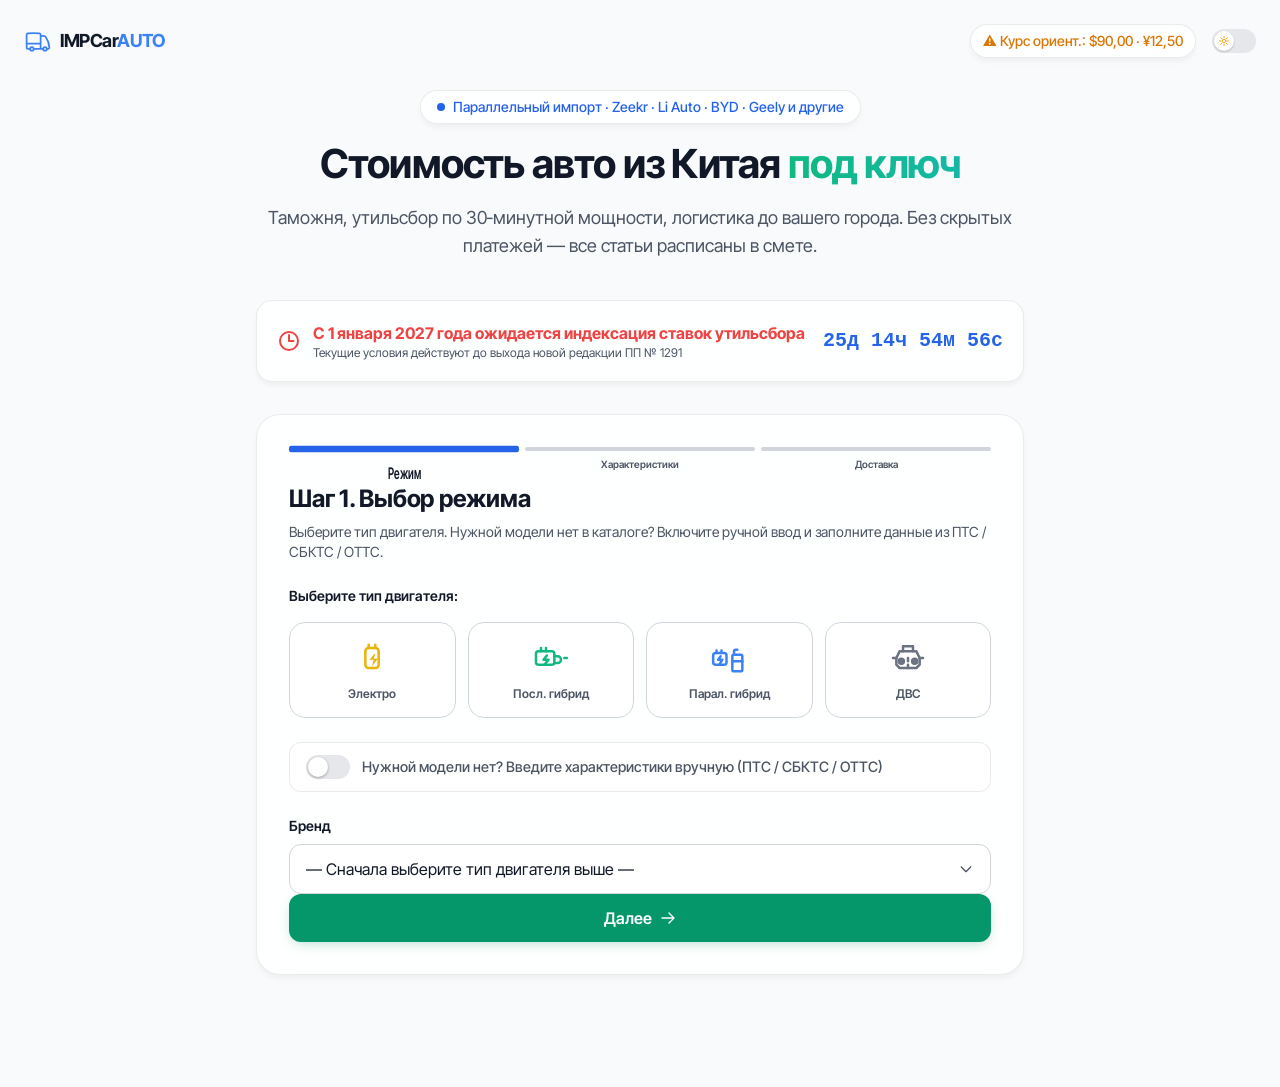
==== commit dbb0e2fc: "Update index.html" ====
--- a/index.html
+++ b/index.html
@@ -422,7 +422,7 @@
           <option value="new">До 3 лет</option><option value="mid">3–5 лет</option><option value="old">Старше 5 лет</option>
         </select>
         <div id="derivedAgeBadge" class="age-badge hidden" aria-live="polite">
-          <span>✓ Категория по году выпуска из базы: <b id="derivedAgeText">до 3 лет</b>. Точно — только ручной ввод (нужен месяц выпуска).</span>
+          <span>✓ Категория по году из базы: <b id="derivedAgeText">до 3 лет</b>. Год в базе — начало продаж модели, уточняется вручную; точный расчёт — ручной ввод по месяцу выпуска (ПТС).</span>
         </div>
         <p class="text-[11px] mt-2" style="color:var(--text-muted)">Для утильсбора действуют 2 категории (до 3 лет / старше 3 лет). Для таможенной пошлины ДВС — 3 категории (до 3 лет / 3–5 лет / старше 5 лет).</p>
       </div>
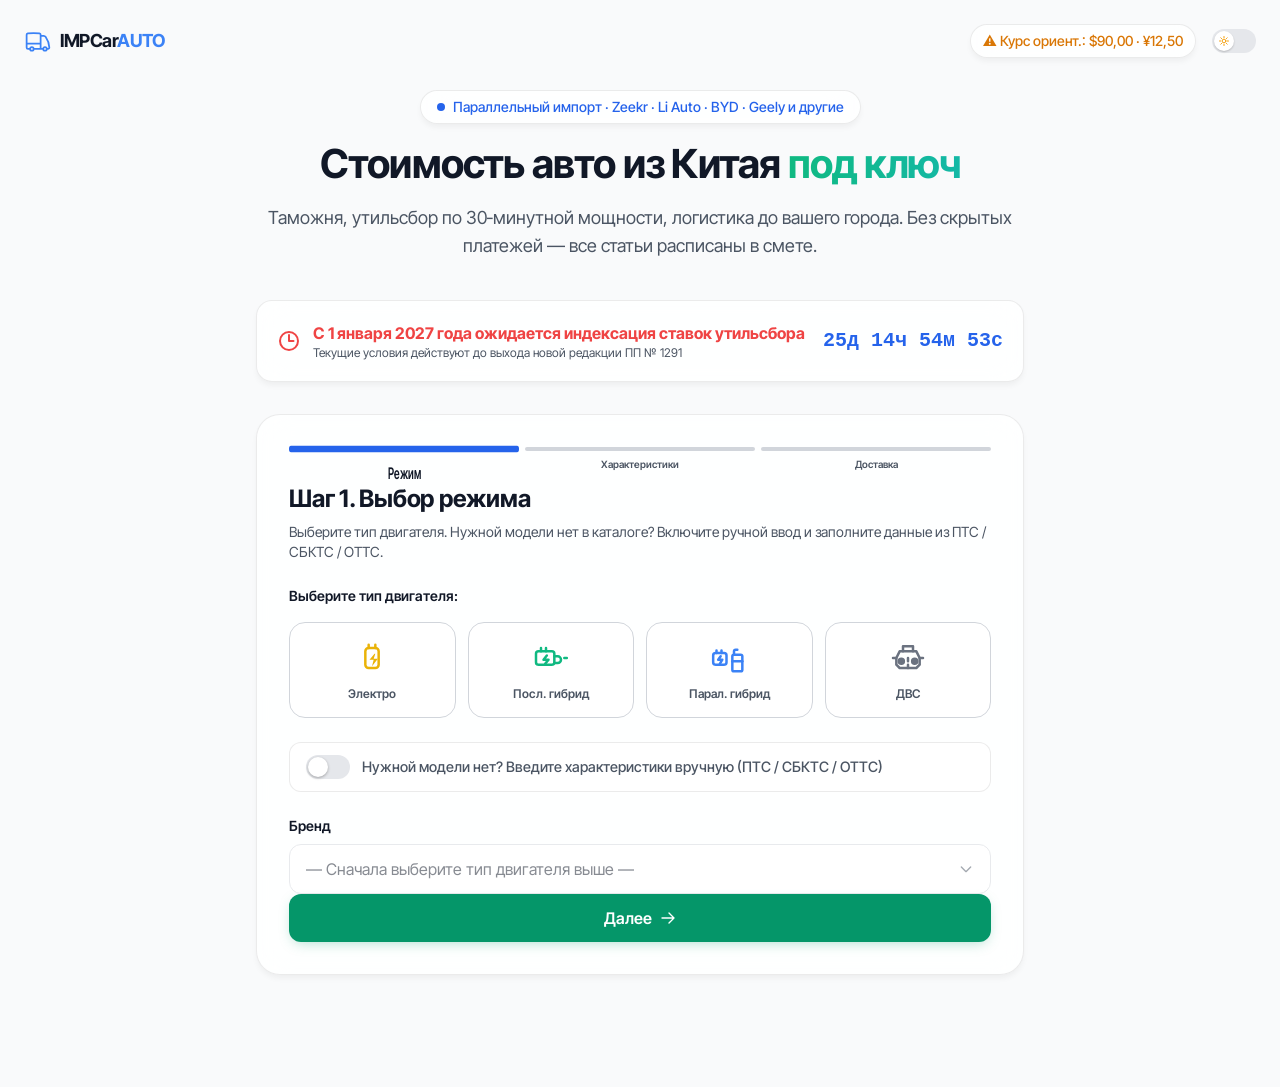
==== commit 377114a9: "Update index.html" ====
--- a/index.html
+++ b/index.html
@@ -198,6 +198,8 @@
 .dark .age-badge{background:rgba(143,191,127,.12);border-color:rgba(143,191,127,.3)}
 @media (max-width:360px){.age-segments{gap:6px}.age-btn{font-size:.72rem;padding:6px 4px}}
 @media (prefers-reduced-motion:reduce){.age-badge{animation:none}}
+ .lb-trigger[aria-disabled="true"]{opacity:.5;cursor:not-allowed}
+ .lb-trigger[aria-disabled="true"]:hover{border-color:var(--field-border)}
 </style>
 
 <script>
@@ -1124,9 +1126,10 @@
   panel.hidden = true;
   wrap.insertBefore(trig, sel);
   wrap.insertBefore(panel, sel);
-  function syncLabel(){
+    function syncLabel(){
     var o = sel.options[sel.selectedIndex];
     lab.textContent = o ? o.textContent : '';
+    trig.setAttribute('aria-disabled', String(sel.disabled));
   }
   function buildOptions(){
     panel.innerHTML = '';
@@ -1253,7 +1256,7 @@
 }
 
 document.addEventListener('DOMContentLoaded', ()=>{
-  buildManualSelects(); loadRates(); loadCars(); updateTimer(); setInterval(updateTimer, 1000);
+    buildManualSelects(); loadRates(); loadCars().then(function(){ if (selectedEngineType && !isManualMode) fillBrandsByType(selectedEngineType); }); updateTimer(); setInterval(updateTimer, 1000);
   initListbox('yearSel');
   initListbox('ageSel');
   initListbox('mCur');
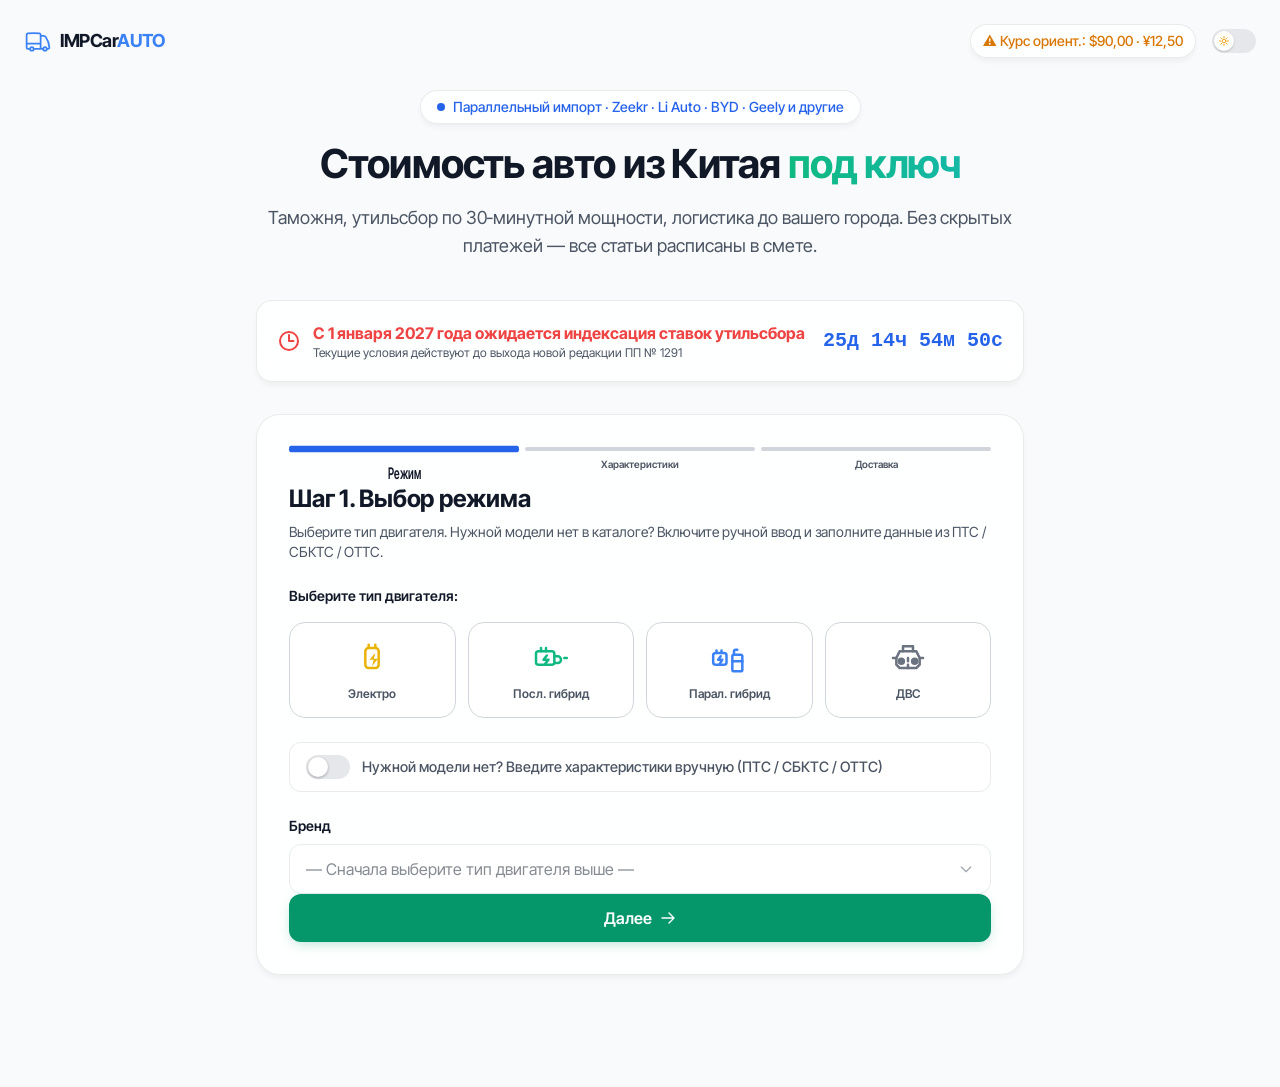
==== commit 6ee1d475: "Update index.html" ====
--- a/index.html
+++ b/index.html
@@ -240,10 +240,10 @@
   <section class="max-w-3xl mx-auto mb-8 reveal active delay-200">
     <div class="glass rounded-2xl p-4 sm:p-5 flex flex-col sm:flex-row items-center justify-between gap-4 text-center sm:text-left">
       <div class="flex items-center gap-3">
-        <svg class="w-6 h-6 text-red-500 shrink-0" fill="none" viewBox="0 0 24 24" stroke="currentColor" stroke-width="2"><path stroke-linecap="round" stroke-linejoin="round" d="M12 6v6h4.5m4.5 0a9 9 0 11-18 0 9 9 0 0118 0z"/></svg>
+        <svg id="rateNoticeIcon" class="w-6 h-6 text-red-500 shrink-0" fill="none" viewBox="0 0 24 24" stroke="currentColor" stroke-width="2"><path stroke-linecap="round" stroke-linejoin="round" d="M12 6v6h4.5m4.5 0a9 9 0 11-18 0 9 9 0 0118 0z"/></svg>
         <div>
-          <div class="font-bold text-sm sm:text-base text-red-500">С 1 января 2027 года ожидается индексация ставок утильсбора</div>
-          <div class="text-xs" style="color:var(--text-muted)">Текущие условия действуют до выхода новой редакции ПП № 1291</div>
+          <div id="rateNoticeTitle" class="font-bold text-sm sm:text-base text-red-500">С 1 января 2027 года ожидается индексация ставок утильсбора</div>
+          <div id="rateNoticeSub" class="text-xs" style="color:var(--text-muted)">Текущие условия действуют до выхода новой редакции ПП № 1291</div>
         </div>
       </div>
          <div id="countdown" class="font-mono font-bold text-lg sm:text-xl whitespace-nowrap" style="color:var(--toggle-active)">
@@ -461,7 +461,7 @@
 
           <div class="flex flex-wrap gap-2 mb-4">
             <span class="trust-chip">📜 ПП РФ №1291 от 26.12.2013</span>
-            <span class="trust-chip">🗓 Ставки актуальны на 2026 г.</span>
+            <span class="trust-chip" id="ratesYearChip">🗓 Ставки актуальны на 2026 г.</span>
             <span class="trust-chip">⚖️ Расчёт по данным ОТТС/СБКТС</span>
           </div>
 
@@ -1241,7 +1241,29 @@
 }
 function startHintAnimation(){ document.querySelectorAll('.engine-btn').forEach(b=>b.classList.add('hint-animate')); }
 function stopHintAnimation(){ document.querySelectorAll('.engine-btn').forEach(b=>b.classList.remove('hint-animate')); }
+/* ===== П2027: авто-флип года ставок по календарю ===== */
+var _ratesYearApplied = null;
+function applyRatesYearUI(){
+  var is2027 = new Date().getFullYear() >= 2027;
+  if (_ratesYearApplied === is2027) return;
+  _ratesYearApplied = is2027;
+  var ys = document.getElementById('yearSel');
+  if (ys){
+    var o26 = ys.querySelector('option[value="2026"]'), o27 = ys.querySelector('option[value="2027"]');
+    if (o26) o26.textContent = is2027 ? '2026 (прошлые ставки)' : '2026 (текущие ставки)';
+    if (o27) o27.textContent = is2027 ? '2027 (текущие ставки)' : '2027 (+10% индексация)';
+    ys.value = is2027 ? '2027' : '2026';
+    ys._lbSync && ys._lbSync();
+  }
+  var t = document.getElementById('rateNoticeTitle'), s = document.getElementById('rateNoticeSub');
+  var ic = document.getElementById('rateNoticeIcon'), chip = document.getElementById('ratesYearChip');
+  if (t){ t.textContent = is2027 ? 'Расчёт выполняется по ставкам 2027 года' : 'С 1 января 2027 года ожидается индексация ставок утильсбора'; t.style.color = is2027 ? 'var(--toggle-active)' : ''; }
+  if (s) s.textContent = is2027 ? 'Год ввоза по умолчанию — 2027. Ставки 2026 года доступны для сравнения.' : 'Текущие условия действуют до выхода новой редакции ПП № 1291';
+  if (ic) ic.style.color = is2027 ? 'var(--toggle-active)' : '';
+  if (chip) chip.textContent = is2027 ? '🗓 Ставки актуальны на 2027 г.' : '🗓 Ставки актуальны на 2026 г.';
+}
 function updateTimer(){
+  applyRatesYearUI();
   var dist = new Date('2027-01-01T00:00:00+03:00').getTime() - Date.now();
   var cd = document.getElementById('countdown');
   if (dist < 0){ cd.innerHTML = 'Ставки 2027 уже действуют'; return; }
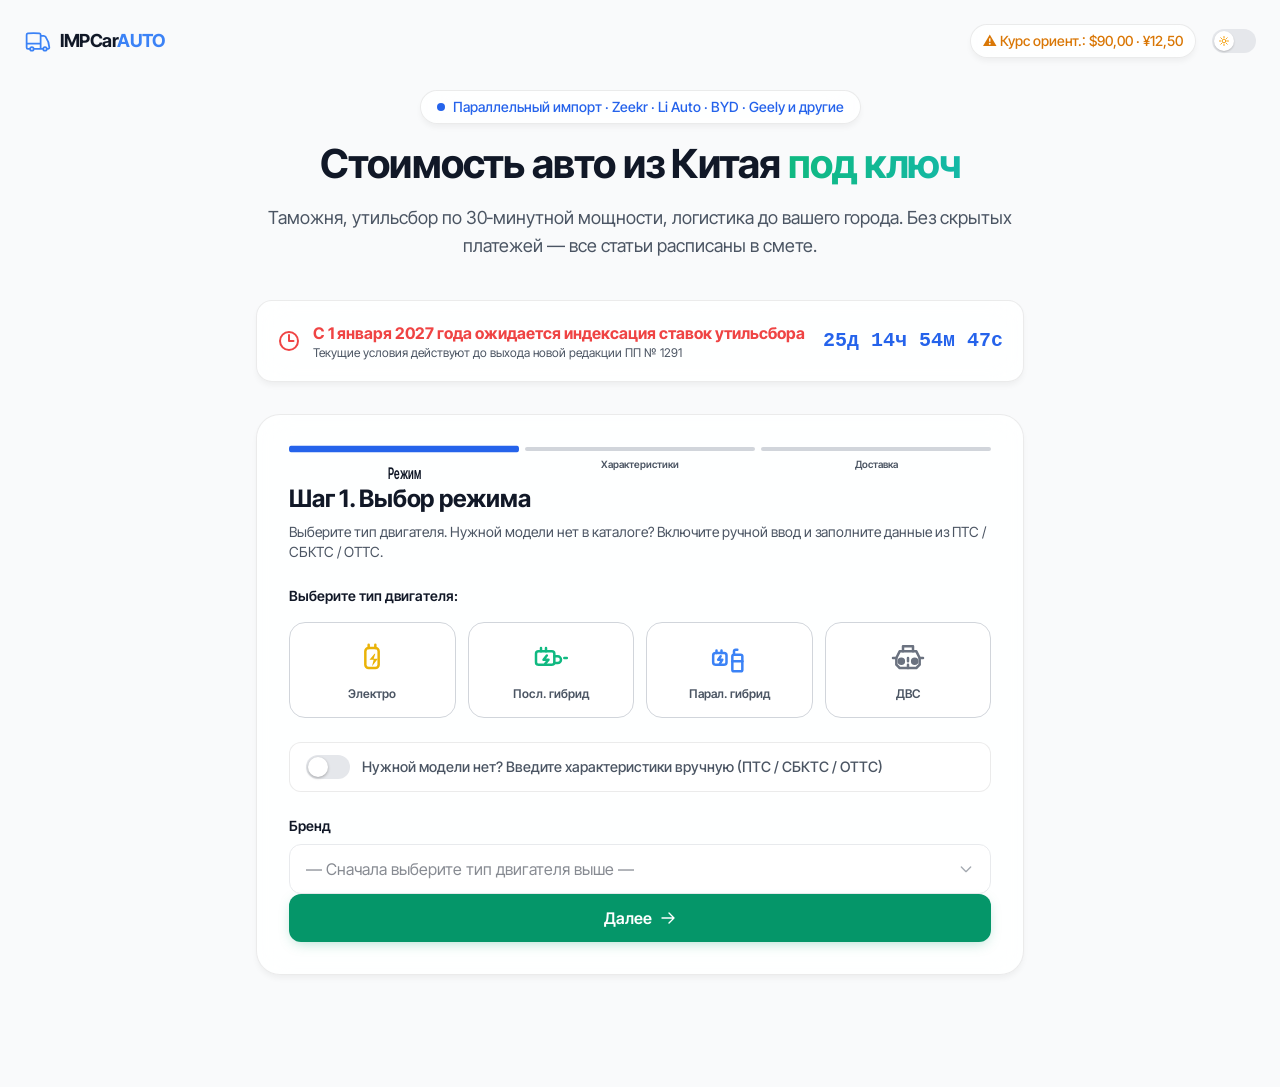
==== commit d09bbdba: "Update index.html" ====
--- a/index.html
+++ b/index.html
@@ -200,6 +200,7 @@
 @media (prefers-reduced-motion:reduce){.age-badge{animation:none}}
  .lb-trigger[aria-disabled="true"]{opacity:.5;cursor:not-allowed}
  .lb-trigger[aria-disabled="true"]:hover{border-color:var(--field-border)}
+ .lb-panel.lb-panel-up{top:auto;bottom:calc(100% + 6px)}
 </style>
 
 <script>
@@ -1161,7 +1162,16 @@
       panel.appendChild(row);
     }
   }
-  function openPanel(){  if (sel.disabled) return; buildOptions(); panel.hidden = false; trig.setAttribute('aria-expanded','true'); panel.focus(); }
+  function openPanel(){
+    if (sel.disabled) return;
+    buildOptions();
+    panel.hidden = false;
+    panel.classList.remove('lb-panel-up');
+    var r = trig.getBoundingClientRect(), h = panel.offsetHeight;
+    if (window.innerHeight - r.bottom < h + 12 && r.top > h + 12) panel.classList.add('lb-panel-up');
+    trig.setAttribute('aria-expanded','true');
+    panel.focus();
+  }
   function closePanel(){ panel.hidden = true; trig.setAttribute('aria-expanded','false'); }
   function choose(val){
     sel.value = val;
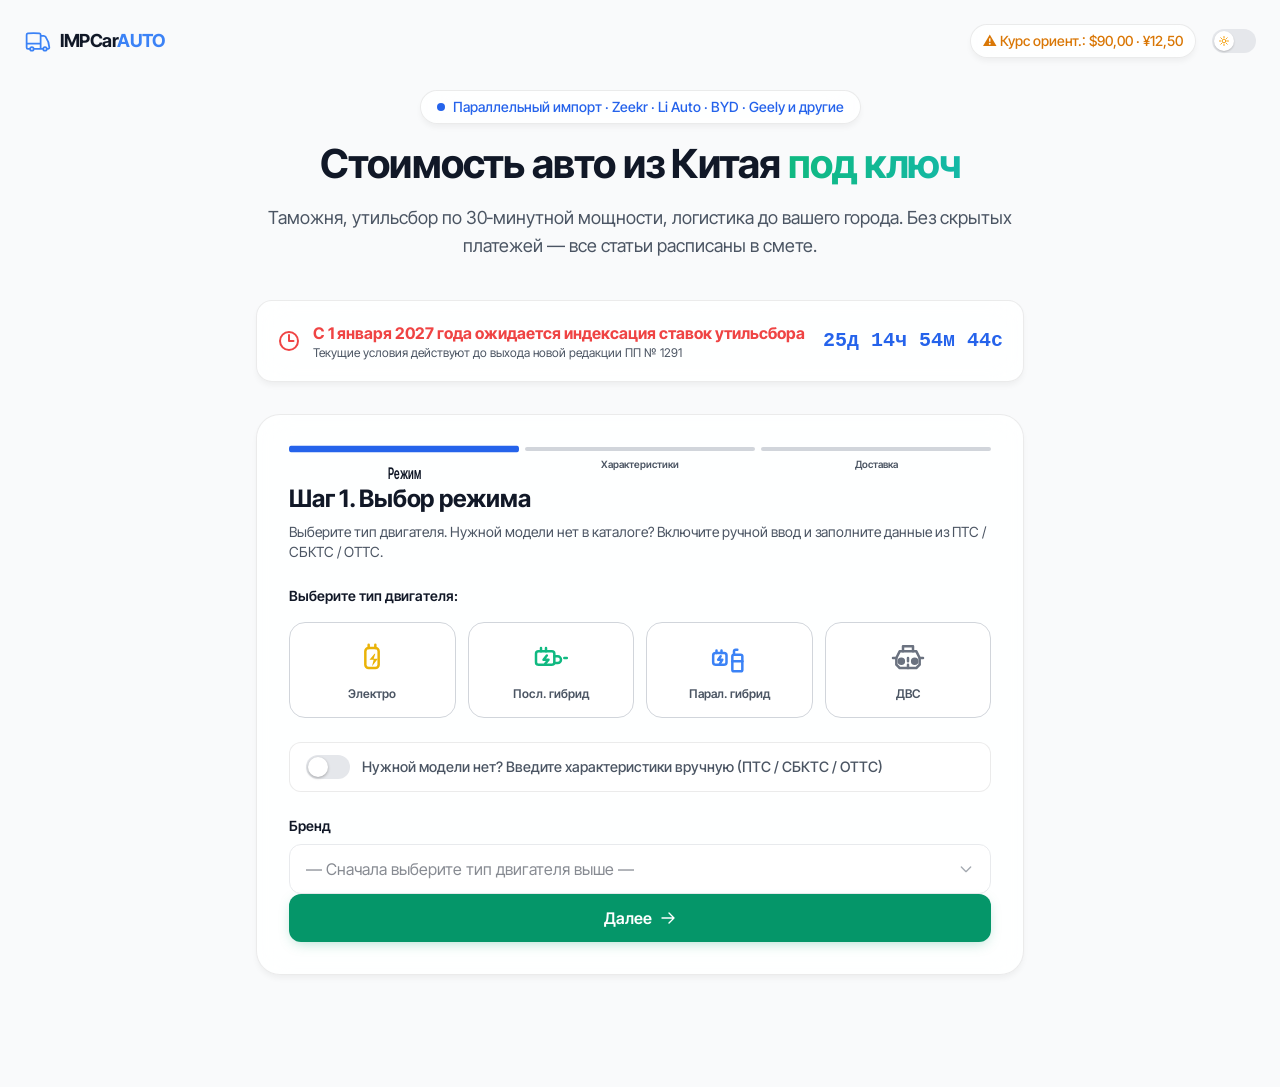
==== commit cb3e3777: "Update index.html" ====
--- a/index.html
+++ b/index.html
@@ -1140,7 +1140,7 @@
       var row = document.createElement('div');
       row.className = 'lb-option';
       row.setAttribute('role','option');
-      row.tabIndex = 0;
+      row.tabIndex = -1;
       row.dataset.value = opt.value;
       row.setAttribute('aria-selected', String(i===sel.selectedIndex));
       var chk = document.createElementNS('http://www.w3.org/2000/svg','svg');
@@ -1162,6 +1162,27 @@
       panel.appendChild(row);
     }
   }
+  var _lbBuf = '', _lbBufTimer = null;
+  function lbScrollTo(row){
+    if (!row) return;
+    var t = row.offsetTop, b = t + row.offsetHeight;
+    if (t < panel.scrollTop) panel.scrollTop = t - 6;
+    else if (b > panel.scrollTop + panel.clientHeight) panel.scrollTop = b - panel.clientHeight + 6;
+  }
+  function lbFocus(i){
+    var rows = panel.querySelectorAll('.lb-option');
+    if (!rows.length) return;
+    if (i < 0) i = rows.length - 1;
+    if (i >= rows.length) i = 0;
+    for (var j=0;j<rows.length;j++) rows[j].tabIndex = (j===i ? 0 : -1);
+    rows[i].focus({ preventScroll: true });
+    lbScrollTo(rows[i]);
+  }
+  function lbIndex(){
+    var rows = panel.querySelectorAll('.lb-option');
+    for (var i=0;i<rows.length;i++){ if (rows[i]===document.activeElement) return i; }
+    return -1;
+  }
   function openPanel(){
     if (sel.disabled) return;
     buildOptions();
@@ -1170,7 +1191,10 @@
     var r = trig.getBoundingClientRect(), h = panel.offsetHeight;
     if (window.innerHeight - r.bottom < h + 12 && r.top > h + 12) panel.classList.add('lb-panel-up');
     trig.setAttribute('aria-expanded','true');
-    panel.focus();
+    var rows = panel.querySelectorAll('.lb-option'), si = 0;
+    for (var i=0;i<rows.length;i++){ if (rows[i].getAttribute('aria-selected')==='true'){ si = i; break; } }
+    _lbBuf = '';
+    if (rows.length) lbFocus(si); else panel.focus();
   }
   function closePanel(){ panel.hidden = true; trig.setAttribute('aria-expanded','false'); }
   function choose(val){
@@ -1184,12 +1208,26 @@
   trig.addEventListener('click', function(){ if (panel.hidden) openPanel(); else closePanel(); });
   panel.addEventListener('keydown', function(e){
     var rows = panel.querySelectorAll('.lb-option');
-    var idx = -1;
-    for (var i=0;i<rows.length;i++){ if (rows[i]===document.activeElement) idx=i; }
-    if (e.key==='ArrowDown'){ e.preventDefault(); rows[idx<rows.length-1?idx+1:0].focus(); }
-    else if (e.key==='ArrowUp'){ e.preventDefault(); rows[idx>0?idx-1:rows.length-1].focus(); }
-    else if (e.key==='Enter'){ e.preventDefault(); if (idx>=0) choose(rows[idx].dataset.value); }
+    var idx = lbIndex();
+    if (e.key==='ArrowDown'){ e.preventDefault(); lbFocus(idx+1); }
+    else if (e.key==='ArrowUp'){ e.preventDefault(); lbFocus(idx-1); }
+    else if (e.key==='Home'){ e.preventDefault(); lbFocus(0); }
+    else if (e.key==='End'){ e.preventDefault(); lbFocus(rows.length-1); }
+    else if (e.key==='Enter'||e.key===' '){ e.preventDefault(); if (idx>=0) choose(rows[idx].dataset.value); }
     else if (e.key==='Escape'){ e.preventDefault(); closePanel(); trig.focus(); }
+    else if (e.key.length===1 && !e.ctrlKey && !e.metaKey && !e.altKey){
+      e.preventDefault();
+      _lbBuf += e.key.toLowerCase();
+      clearTimeout(_lbBufTimer);
+      _lbBufTimer = setTimeout(function(){ _lbBuf=''; }, 700);
+      var q = /^(.)\1*$/.test(_lbBuf) ? _lbBuf.charAt(0) : _lbBuf;
+      var hit = -1;
+      for (var n=1;n<=rows.length;n++){
+        var k = (idx + n + rows.length) % rows.length;
+        if (rows[k].textContent.trim().toLowerCase().indexOf(q)===0){ hit = k; break; }
+      }
+      if (hit>=0) lbFocus(hit);
+    }
   });
   document.addEventListener('click', function(e){ if (!wrap.contains(e.target)) closePanel(); });
   sel.addEventListener('change', syncLabel);
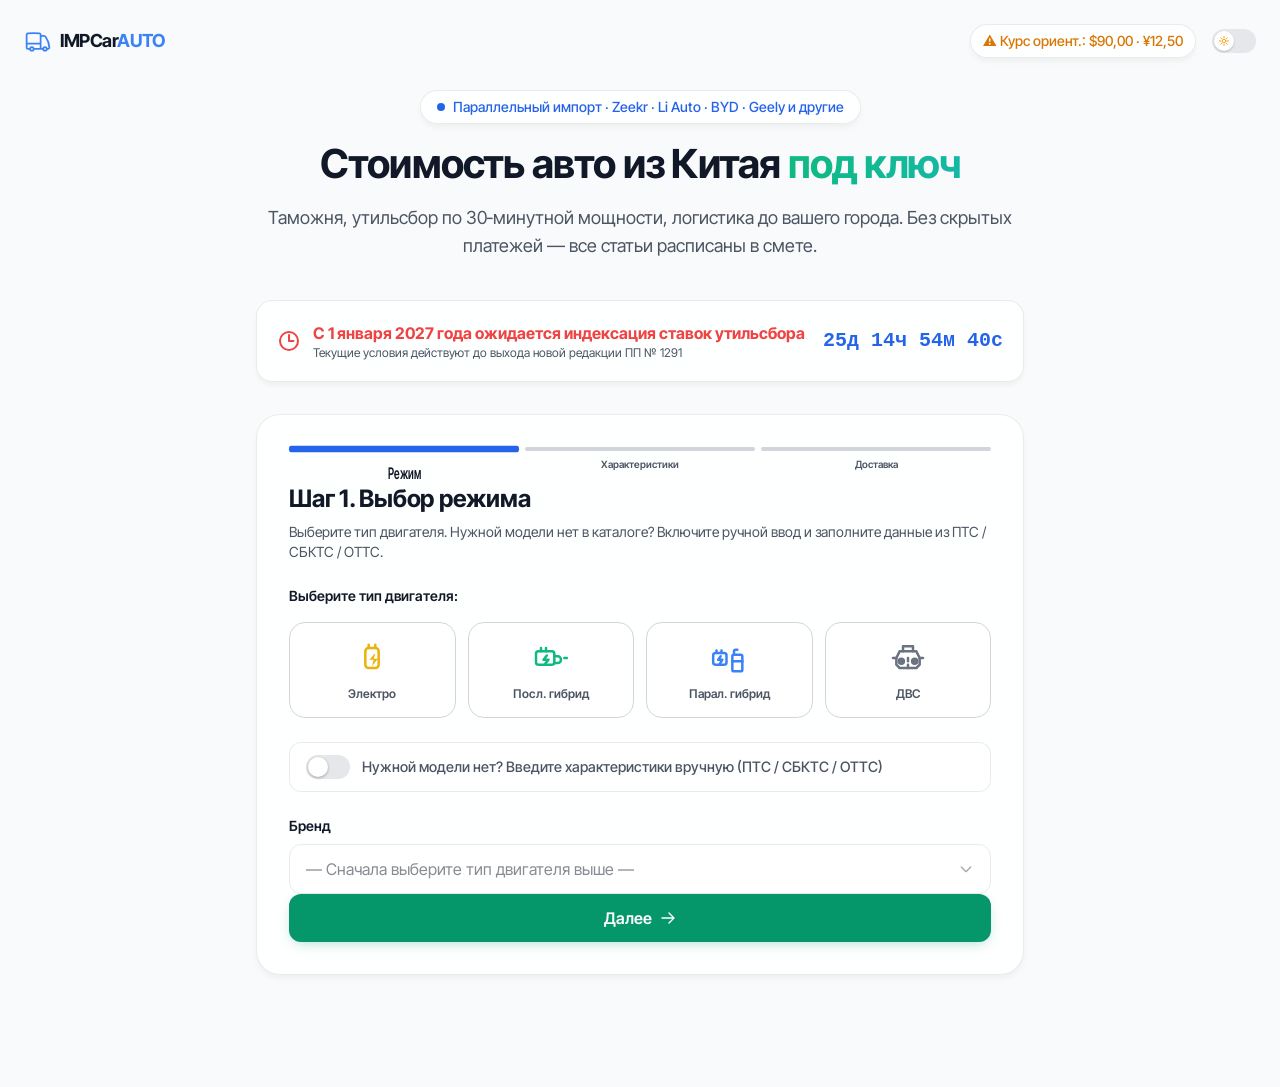
==== commit 7b60f5af: "Update index.html" ====
--- a/index.html
+++ b/index.html
@@ -877,7 +877,7 @@
     </div>
     <div class="text-xs mt-3" style="color:var(--text-muted)">Курс на момент расчёта: $${state.usdRub.toFixed(2).replace('.',',')} · ¥${state.cnyRub.toFixed(2).replace('.',',')} · €${state.eurRub.toFixed(2).replace('.',',')}</div>
     ${estNote}
-    <p class="text-[11px] mt-4 leading-relaxed" style="color:var(--text-muted)">*Расчёт предварительный и выполнен для физлица на личное пользование. Итоговые суммы пошлин, НДС, акциза и утильсбора определяются таможенным органом по фактическим документам (ОТТС / СБКТС / ЭПТС) и фиксируются в договоре по VIN. Возможна корректировка при расхождении заявленной и таможенной стоимости.</p>
+    <p class="text-[11px] mt-4 leading-relaxed" style="color:var(--text-muted)">Внимание: расчёт предварительный, носит информационный характер и не является публичной офертой (ст. 437 ГК РФ). Выполнен для ввоза физическим лицом для личного пользования. Окончательная стоимость формируется по инвойсу продавца, курсу валют на день таможенного оформления и действующим ставкам платежей. Итоговые суммы пошлин, НДС, акциза и утильсбора определяются таможенным органом по фактическим документам (ОТТС / СБКТС / ЭПТС); возможна корректировка таможенной стоимости. Финальные обязательства фиксируются в договоре по VIN. Скрытых комиссий компании нет; расчёт не заменяет консультацию таможенного представителя.</p>
   </div>`;
   animateFinalTotal();const txt = encodeURIComponent(`Здравствуйте! Хочу уточнить расчёт:\nАвто: ${c.brand} ${c.model} ${c.trim}\nЦена: ${money(baseRub)}\nИтого: ${money(total)}\nГород: ${city || 'не указан'}\nГод ввоза: ${year}`);
   document.getElementById('waLinkNew').href = `https://wa.me/${CFG.WA_NUMBER}?text=${txt}`;
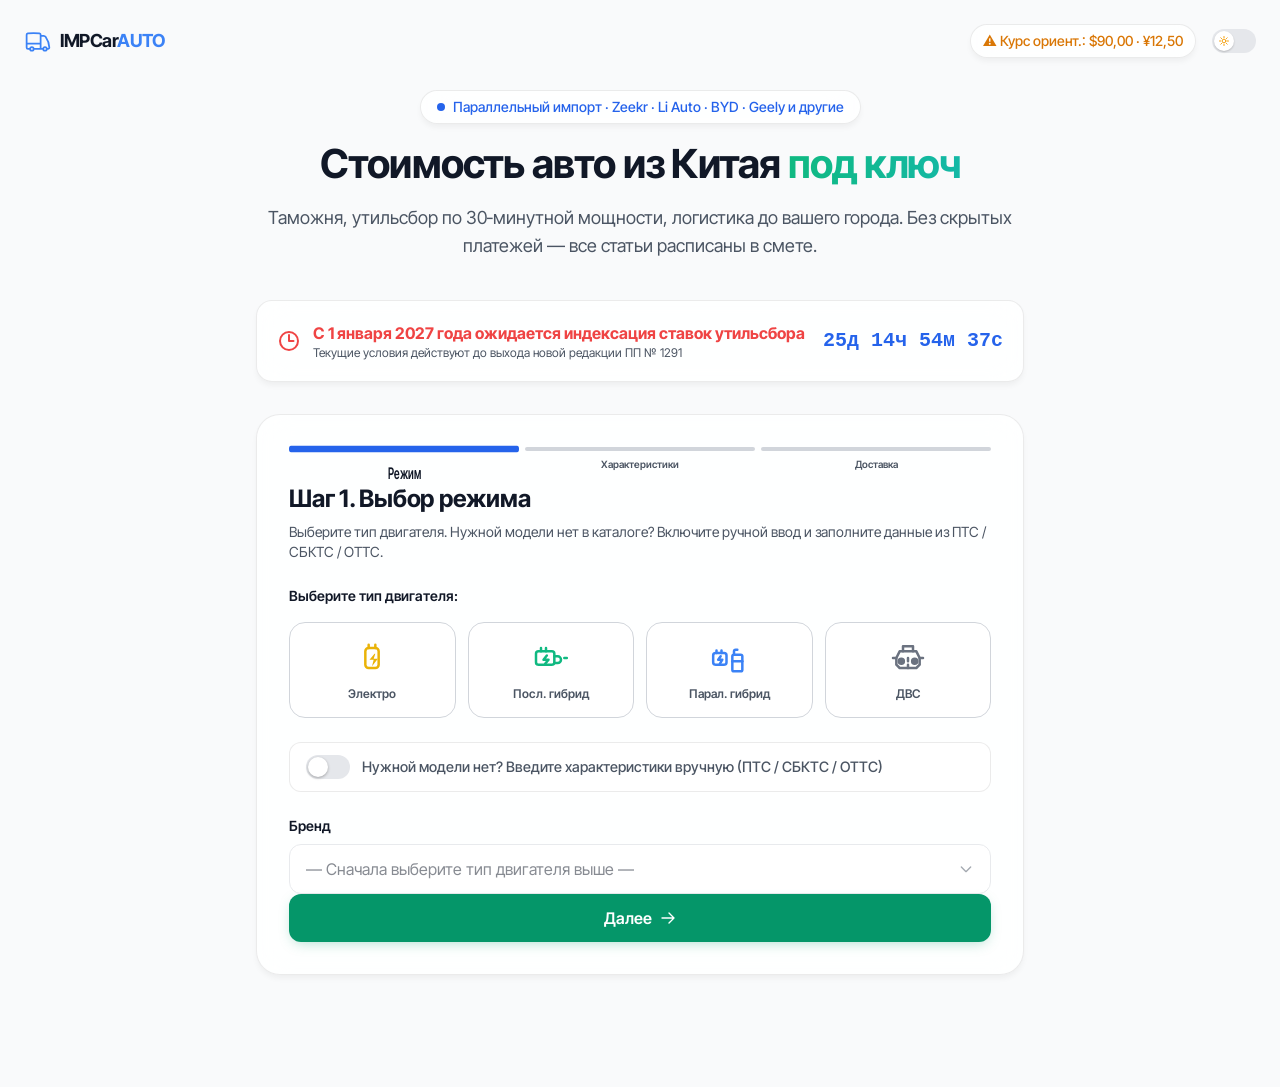
==== commit 41ff9908: "Update index.html" ====
--- a/index.html
+++ b/index.html
@@ -467,7 +467,7 @@
           </div>
 
           <div class="legal-note mb-6">
-            <b>Правовая основа расчёта.</b> Утилизационный сбор для легковых автомобилей (категория M1) рассчитывается по Постановлению Правительства РФ № 1291 в действующей редакции: базовая ставка — 20 000 ₽; льгота для физлиц на личное пользование — коэффициенты 0,17 (до 3 лет) и 0,26 (старше 3 лет). 30‑минутная мощность принимается по данным ОТТС / СБКТС / ЭПТС. Для автомобилей, ввозимых не для личного пользования, применяются повышающие коэффициенты. При расхождении заявленной и таможенной стоимости таможенный орган вправе пересчитать пошлины, НДС, акциз и утилизационный сбор по собственной оценке; итоговые суммы фиксируются в решении таможенного органа. Точные действующие ставки и коэффициенты уточняйте у вашего таможенного представителя.
+            <b>Правовая основа расчёта.</b> Утилизационный сбор для легковых автомобилей (категория M1) рассчитывается по Постановлению Правительства РФ № 1291 в действующей редакции: базовая ставка — 20 000 ₽. Льготные коэффициенты 0,17 (до 3 лет) и 0,26 (старше 3 лет) применяются только для физлиц для личного пользование и только в пределах порогов: электромобили и последовательные гибриды — до 58,84 кВт (80 л.с.) включительно; автомобили с ДВС — объём до 3000 см³ и мощность до 117,68 кВт (160 л.с.) включительно. Для параллельных гибридов учитывается суммарная мощность ДВС и электромотора. Выше указанных порогов, а также при ввозе не для личного пользования, применяются коммерческие коэффициенты по таблице постановления — суммы отличаются кратно. 30‑минутная мощность принимается по данным ОТТС / СБКТС / ЭПТС; при её отсутствии в документах расчёт выполняется оценочно (45 % от пиковой мощности) с предупреждением в смете. При расхождении заявленной и таможенной стоимости таможенный орган вправе пересчитать пошлины, НДС, акциз и утилизационный сбор по собственной оценке; итоговые суммы фиксируются в решении таможенного органа.
           </div>
 
           <div class="flex gap-3 mb-6">
